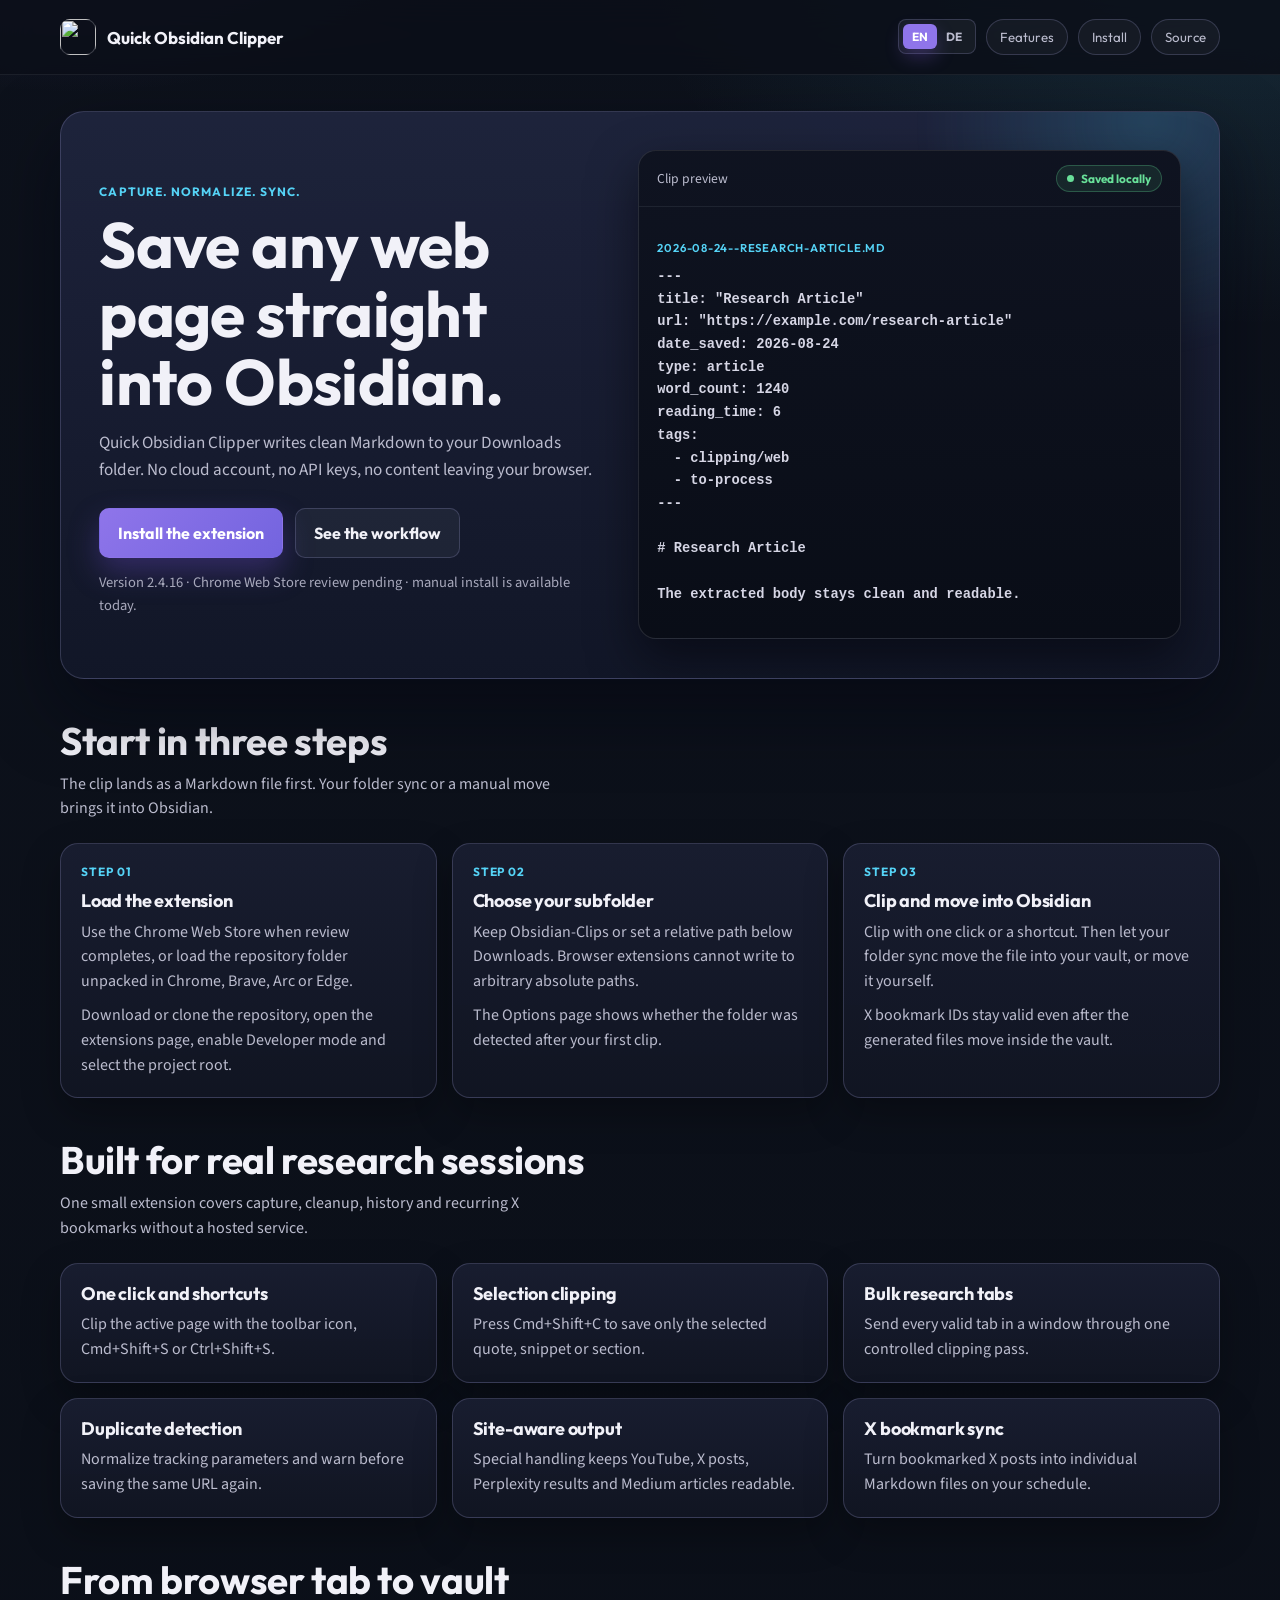
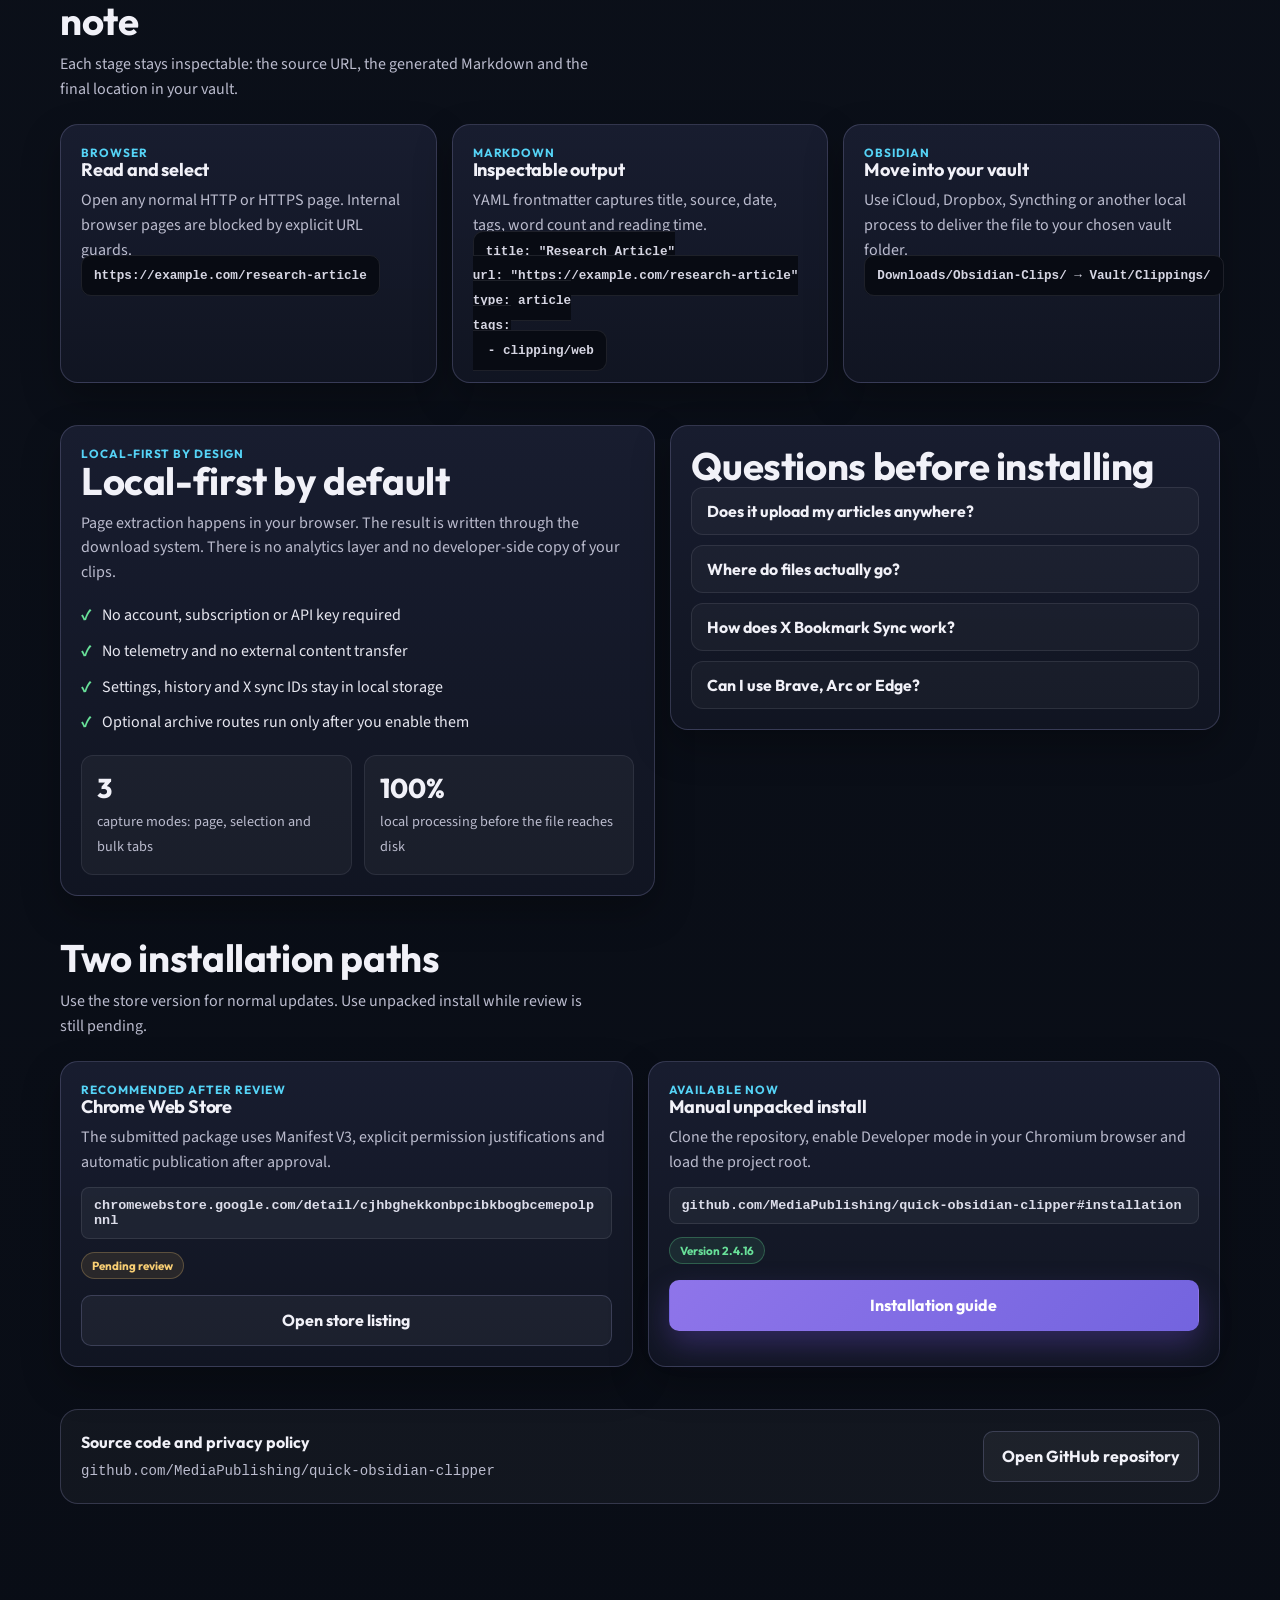
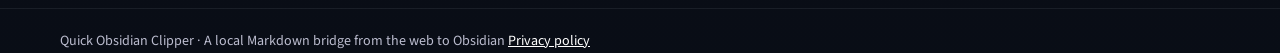
==== landing/index.html @ 9677edc7 "feat: add product landing page" ====
<!doctype html>
<html lang="en">
<head>
  <meta charset="utf-8" />
  <meta name="viewport" content="width=device-width, initial-scale=1" />
  <title>Quick Obsidian Clipper - Save web pages as clean Markdown</title>
  <meta name="description" content="Quick Obsidian Clipper turns any page into clean local Markdown with YAML frontmatter, duplicate detection, bulk clipping and optional X bookmark sync." />
  <link rel="canonical" href="https://quick-obsidian-clipper.pages.dev/" />
  <meta property="og:type" content="website" />
  <meta property="og:site_name" content="Quick Obsidian Clipper" />
  <meta property="og:title" content="Quick Obsidian Clipper" />
  <meta property="og:description" content="Save web pages as clean local Markdown for Obsidian without an account or cloud service." />
  <meta property="og:url" content="https://quick-obsidian-clipper.pages.dev/" />
  <meta property="og:image" content="https://quick-obsidian-clipper.pages.dev/assets/options-dashboard.png" />
  <meta name="twitter:card" content="summary_large_image" />
  <link rel="icon" href="/favicon.svg" type="image/svg+xml" />

  <link rel="preconnect" href="https://fonts.googleapis.com" />
  <link rel="preconnect" href="https://fonts.gstatic.com" crossorigin />
  <link href="https://fonts.googleapis.com/css2?family=Outfit:wght@400;500;600;700;800&family=Source+Sans+3:wght@400;600;700&display=swap" rel="stylesheet" />

  <style>
    :root {
      color-scheme: dark;
      --bg: oklch(18% 0.022 265);
      --surface: oklch(23% 0.032 270);
      --surface-strong: oklch(27% 0.042 274);
      --stroke: oklch(72% 0.08 285 / .24);
      --text: oklch(96% 0.009 290);
      --muted: oklch(80% 0.025 285);
      --accent: oklch(64% 0.17 291);
      --accent-2: oklch(81% 0.12 220);
      --ok: oklch(82% 0.15 155);
      --radius-xl: 24px;
      --radius-lg: 18px;
      --shadow: 0 30px 70px oklch(12% 0.03 270 / .55);
    }

    * { box-sizing: border-box; }

    html {
      scroll-behavior: smooth;
      scroll-padding-top: 100px;
    }

    body {
      margin: 0;
      min-height: 100vh;
      font-family: "Source Sans 3", system-ui, sans-serif;
      line-height: 1.55;
      color: var(--text);
      background:
        radial-gradient(760px 520px at 6% -8%, oklch(58% .17 292 / .32), transparent 68%),
        radial-gradient(900px 560px at 98% -2%, oklch(76% .11 220 / .16), transparent 70%),
        linear-gradient(180deg, var(--bg), oklch(16% 0.02 265));
    }

    a { color: inherit; }

    img, svg { max-width: 100%; }

    .wrap {
      width: min(1160px, calc(100% - 40px));
      margin-inline: auto;
    }

    header {
      position: sticky;
      top: 0;
      z-index: 20;
      border-bottom: 1px solid oklch(90% .02 280 / .08);
      background: oklch(17% .022 267 / .84);
      backdrop-filter: blur(16px);
    }

    .nav,
    footer {
      display: flex;
      align-items: center;
      justify-content: space-between;
      gap: 16px;
    }

    .nav { min-height: 74px; }

    .brand {
      display: inline-flex;
      align-items: center;
      gap: 11px;
      text-decoration: none;
      font: 700 1.06rem "Outfit", system-ui, sans-serif;
    }

    .brand img {
      width: 36px;
      height: 36px;
      border-radius: 10px;
      box-shadow: inset 0 0 0 1px oklch(95% .01 280 / .22);
    }

    .nav-actions {
      display: inline-flex;
      align-items: center;
      justify-content: flex-end;
      gap: 10px;
      flex-wrap: wrap;
    }

    .language-switch {
      display: inline-flex;
      padding: 4px;
      border: 1px solid var(--stroke);
      border-radius: 8px;
      background: oklch(95% .01 280 / .05);
    }

    .language-switch button {
      border: 0;
      border-radius: 6px;
      padding: 5px 9px;
      color: var(--muted);
      background: transparent;
      font: 700 .74rem "Outfit", system-ui, sans-serif;
      cursor: pointer;
    }

    .language-switch button[aria-pressed="true"] {
      color: white;
      background: var(--accent);
      box-shadow: 0 8px 18px oklch(56% .19 293 / .3);
    }

    .pill,
    .btn {
      display: inline-flex;
      align-items: center;
      justify-content: center;
      text-decoration: none;
      font-family: "Outfit", system-ui, sans-serif;
      transition: transform .18s cubic-bezier(.2,.7,.3,1), border-color .18s ease, box-shadow .18s ease;
    }

    .pill {
      min-height: 34px;
      border: 1px solid var(--stroke);
      border-radius: 999px;
      padding: 7px 13px;
      color: var(--muted);
      background: oklch(95% .01 280 / .04);
      font-size: .83rem;
    }

    .pill:hover,
    .btn:hover {
      transform: translateY(-1px);
      border-color: oklch(92% .02 280 / .38);
    }

    main { padding: 36px 0 78px; }

    section + section,
    .section { margin-top: 42px; }

    .hero {
      position: relative;
      overflow: hidden;
      border: 1px solid var(--stroke);
      border-radius: var(--radius-xl);
      background: linear-gradient(180deg, oklch(27% .048 274 / .94), oklch(21% .034 270 / .96));
      box-shadow: var(--shadow);
      padding: clamp(24px, 3vw, 44px);
    }

    .hero::after {
      content: "";
      position: absolute;
      top: -230px;
      right: -170px;
      width: 480px;
      height: 480px;
      border-radius: 50%;
      background: radial-gradient(circle, oklch(76% .12 220 / .2), transparent 68%);
      filter: blur(8px);
      pointer-events: none;
    }

    .hero-grid {
      position: relative;
      z-index: 1;
      display: grid;
      grid-template-columns: .96fr 1.04fr;
      align-items: center;
      gap: clamp(24px, 3vw, 40px);
    }

    h1,
    h2,
    h3 {
      margin: 0;
      color: var(--text);
      font-family: "Outfit", system-ui, sans-serif;
      letter-spacing: -.01em;
      line-height: 1.07;
    }

    h1 {
      max-width: 13ch;
      margin-block: 12px 14px;
      font-size: clamp(2.35rem, 5.2vw, 4rem);
    }

    h2 { font-size: clamp(1.65rem, 3vw, 2.45rem); }

    h3 { font-size: 1.13rem; }

    .eyebrow {
      color: var(--accent-2);
      font: 700 .75rem "Outfit", system-ui, sans-serif;
      letter-spacing: .09em;
      text-transform: uppercase;
    }

    .sub {
      max-width: 57ch;
      margin: 0;
      color: var(--muted);
      font-size: 1.07rem;
    }

    .cta {
      display: flex;
      flex-wrap: wrap;
      gap: 12px;
      margin-top: 24px;
    }

    .btn {
      border-radius: 10px;
      border: 1px solid transparent;
      padding: 12px 18px;
      font-weight: 700;
      cursor: pointer;
    }

    .btn-primary {
      color: white;
      background: linear-gradient(135deg, var(--accent), oklch(58% .18 285));
      box-shadow: 0 14px 30px oklch(52% .19 290 / .34);
    }

    .btn-secondary {
      color: var(--text);
      border-color: var(--stroke);
      background: oklch(95% .01 280 / .05);
    }

    .microcopy {
      margin: 14px 0 0;
      color: oklch(74% .028 284);
      font-size: .91rem;
    }

    .hero-surface {
      border: 1px solid oklch(92% .015 280 / .12);
      border-radius: var(--radius-lg);
      background: linear-gradient(180deg, oklch(19% .028 270), oklch(16% .022 268));
      box-shadow: 0 20px 48px oklch(8% .02 270 / .5);
      overflow: hidden;
    }

    .surface-topline {
      display: flex;
      justify-content: space-between;
      align-items: center;
      gap: 10px;
      padding: 14px 18px;
      color: var(--muted);
      font-size: .85rem;
      border-bottom: 1px solid oklch(90% .02 280 / .08);
    }

    .status-chip {
      display: inline-flex;
      align-items: center;
      gap: 7px;
      border: 1px solid oklch(80% .15 155 / .28);
      border-radius: 999px;
      padding: 5px 10px;
      color: var(--ok);
      background: oklch(80% .15 155 / .1);
      font: 700 .74rem "Outfit", system-ui, sans-serif;
    }

    .status-chip::before {
      content: "";
      width: 7px;
      height: 7px;
      border-radius: 50%;
      background: currentColor;
    }

    .markdown-preview {
      padding: 18px;
      font: 600 .86rem ui-monospace, SFMono-Regular, Menlo, monospace;
      line-height: 1.65;
      color: oklch(88% .02 285);
      overflow-x: auto;
    }

    .markdown-preview span {
      display: block;
      margin-bottom: 8px;
      color: var(--accent-2);
      font-family: "Outfit", system-ui, sans-serif;
      letter-spacing: .07em;
      text-transform: uppercase;
      font-size: .71rem;
    }

    code {
      white-space: pre;
      word-break: break-word;
    }

    .section-head {
      display: grid;
      gap: 10px;
      max-width: 66ch;
      margin-bottom: 22px;
    }

    .section-head p {
      margin: 0;
      color: var(--muted);
      font-size: 1rem;
    }

    .card-grid,
    .steps,
    .workflow,
    .split,
    .install-grid {
      display: grid;
      gap: 15px;
    }

    .card-grid,
    .workflow { grid-template-columns: repeat(3, minmax(0, 1fr)); }

    .steps { grid-template-columns: repeat(3, minmax(0, 1fr)); }

    .split { grid-template-columns: 1.04fr .96fr; align-items: start; }

    .install-grid { grid-template-columns: repeat(2, minmax(0, 1fr)); }

    .card,
    .step,
    .privacy-card,
    .faq-card,
    .install-card {
      min-width: 0;
      border: 1px solid var(--stroke);
      border-radius: var(--radius-lg);
      background: linear-gradient(180deg, oklch(24% .036 272 / .95), oklch(20% .028 270 / .97));
      box-shadow: 0 16px 38px oklch(8% .02 270 / .28);
      padding: 20px;
    }

    .card p,
    .step p,
    .privacy-card > p,
    .faq-card p,
    .install-card p {
      margin: 9px 0 0;
      color: var(--muted);
    }

    .num {
      color: var(--accent-2);
      font: 700 .74rem "Outfit", system-ui, sans-serif;
      letter-spacing: .08em;
      text-transform: uppercase;
      margin-bottom: 12px;
    }

    .kicker {
      color: var(--accent-2);
      font: 700 .74rem "Outfit", system-ui, sans-serif;
      letter-spacing: .08em;
      text-transform: uppercase;
    }

    .check {
      list-style: none;
      margin: 18px 0 0;
      padding: 0;
      display: grid;
      gap: 11px;
      color: oklch(93% .012 285);
    }

    .check li {
      display: flex;
      gap: 11px;
      align-items: flex-start;
    }

    .check li::before {
      content: "✓";
      color: var(--ok);
      font-weight: 800;
    }

    .stats {
      display: grid;
      grid-template-columns: repeat(2, minmax(0, 1fr));
      gap: 12px;
      margin-top: 20px;
    }

    .stat {
      border: 1px solid oklch(90% .02 280 / .09);
      border-radius: 12px;
      padding: 15px;
      background: oklch(95% .01 280 / .04);
    }

    .stat strong {
      display: block;
      margin-bottom: 4px;
      font: 750 1.7rem "Outfit", system-ui, sans-serif;
    }

    .stat span {
      color: var(--muted);
      font-size: .89rem;
    }

    .code-panel {
      margin-top: 14px;
      padding: 12px;
      overflow-x: auto;
      border: 1px solid oklch(90% .02 280 / .1);
      border-radius: 10px;
      background: oklch(15% .018 267);
      color: oklch(88% .018 285);
      font: 600 .79rem ui-monospace, SFMono-Regular, Menlo, monospace;
      line-height: 1.6;
    }

    .download-url {
      display: block;
      margin-top: 13px;
      padding: 10px 12px;
      border: 1px solid oklch(90% .02 280 / .1);
      border-radius: 8px;
      background: oklch(95% .01 280 / .05);
      color: oklch(90% .018 285);
      font: 650 .84rem ui-monospace, SFMono-Regular, Menlo, monospace;
      word-break: break-all;
    }

    .status-note {
      display: inline-flex;
      margin-top: 13px;
      padding: 5px 10px;
      border: 1px solid oklch(80% .1 80 / .28);
      border-radius: 999px;
      color: oklch(87% .12 85);
      background: oklch(80% .13 85 / .1);
      font: 700 .73rem "Outfit", system-ui, sans-serif;
    }

    .status-note.ok {
      border-color: oklch(80% .15 155 / .3);
      color: var(--ok);
      background: oklch(80% .15 155 / .1);
    }

    .install-card .btn {
      width: 100%;
      margin-top: 16px;
    }

    .install-list {
      margin: 14px 0 0;
      padding-left: 19px;
      color: var(--muted);
    }

    .install-list li + li { margin-top: 8px; }

    .faq details {
      border: 1px solid oklch(90% .02 280 / .1);
      border-radius: 12px;
      background: oklch(95% .01 280 / .03);
      padding: 13px 15px;
    }

    .faq details + details { margin-top: 10px; }

    summary {
      cursor: pointer;
      font: 700 .99rem "Outfit", system-ui, sans-serif;
      list-style: none;
    }

    summary::-webkit-details-marker { display: none; }

    details p { margin-top: 9px; }

    .repo-box {
      display: flex;
      justify-content: space-between;
      align-items: center;
      flex-wrap: wrap;
      gap: 16px;
      margin-top: 42px;
      border: 1px solid var(--stroke);
      border-radius: var(--radius-lg);
      background: oklch(95% .01 280 / .04);
      padding: 20px;
    }

    .repo-box strong { font-family: "Outfit", system-ui, sans-serif; }

    .repo-box code {
      display: block;
      margin-top: 5px;
      color: var(--muted);
      font-size: .88rem;
      white-space: normal;
      word-break: break-all;
    }

    footer {
      margin-top: 26px;
      padding-top: 22px;
      border-top: 1px solid oklch(90% .02 280 / .08);
      color: var(--muted);
      font-size: .88rem;
    }

    footer a { color: white; }

    :is(a, button, summary):focus-visible {
      outline: 2px solid var(--accent-2);
      outline-offset: 3px;
      border-radius: 6px;
    }

    @media (max-width: 960px) {
      .hero-grid,
      .split,
      .card-grid,
      .steps,
      .workflow,
      .install-grid {
        grid-template-columns: 1fr;
      }

      .wrap { width: min(680px, calc(100% - 30px)); }
    }

    @media (max-width: 620px) {
      .nav {
        height: auto;
        flex-direction: column;
        align-items: stretch;
        padding-block: 14px;
      }

      .nav-actions { justify-content: center; }

      .btn,
      .repo-box .btn { width: 100%; }

      .stats { grid-template-columns: 1fr; }

      .repo-box { align-items: stretch; }
    }

    @media (prefers-reduced-motion: reduce) {
      html { scroll-behavior: auto; }

      * { transition-duration: .01ms !important; }
    }
  </style>
</head>
<body>
  <header>
    <div class="wrap nav">
      <a class="brand" href="/">
        <img src="/assets/icon-128.png" alt="" width="36" height="36" />
        <span>Quick Obsidian Clipper</span>
      </a>
      <nav class="nav-actions" aria-label="Main navigation">
        <div class="language-switch">
          <button type="button" data-lang-choice="en" aria-pressed="true">EN</button>
          <button type="button" data-lang-choice="de" aria-pressed="false">DE</button>
        </div>
        <a class="pill" href="#features" data-i18n="nav.features">Features</a>
        <a class="pill" href="#install" data-i18n="nav.install">Install</a>
        <a class="pill" href="#source" data-i18n="nav.source">Source</a>
      </nav>
    </div>
  </header>

  <main class="wrap">
    <section class="hero" aria-labelledby="hero-title">
      <div class="hero-grid">
        <article>
          <p class="eyebrow" data-i18n="hero.eyebrow">Capture. Normalize. Sync.</p>
          <h1 id="hero-title" data-i18n="hero.title">Save any web page straight into Obsidian.</h1>
          <p class="sub" data-i18n="hero.sub">Quick Obsidian Clipper writes clean Markdown to your Downloads folder. No cloud account, no API keys, no content leaving your browser.</p>
          <div class="cta">
            <a class="btn btn-primary" href="https://github.com/MediaPublishing/quick-obsidian-clipper#installation" data-i18n="hero.ctaPrimary">Install the extension</a>
            <a class="btn btn-secondary" href="#workflow" data-i18n="hero.ctaSecondary">See the workflow</a>
          </div>
          <p class="microcopy" data-i18n="hero.microcopy">Version 2.4.16 · Chrome Web Store review pending · manual install is available today.</p>
        </article>

        <aside class="hero-surface" aria-label="Markdown output preview">
          <div class="surface-topline">
            <span data-i18n="surface.label">Clip preview</span>
            <span class="status-chip" data-i18n="surface.status">Saved locally</span>
          </div>
          <pre class="markdown-preview"><span data-i18n="surface.file">2026-08-24--research-article.md</span><code data-i18n="sampleCode">---
title: "Research Article"
url: "https://example.com/research-article"
date_saved: 2026-08-24
type: article
word_count: 1240
reading_time: 6
tags:
  - clipping/web
  - to-process
---

# Research Article

The extracted body stays clean and readable.
</code></pre>
        </aside>
      </div>
    </section>

    <section id="steps" class="section" aria-labelledby="steps-title">
      <div class="section-head">
        <h2 id="steps-title" data-i18n="steps.title">Start in three steps</h2>
        <p data-i18n="steps.sub">The clip lands as a Markdown file first. Your folder sync or a manual move brings it into Obsidian.</p>
      </div>
      <div class="steps">
        <article class="step">
          <div class="num" data-i18n="steps.one.num">Step 01</div>
          <h3 data-i18n="steps.one.title">Load the extension</h3>
          <p data-i18n="steps.one.body">Use the Chrome Web Store when review completes, or load the repository folder unpacked in Chrome, Brave, Arc or Edge.</p>
          <p data-i18n="steps.one.detail">Download or clone the repository, open the extensions page, enable Developer mode and select the project root.</p>
        </article>
        <article class="step">
          <div class="num" data-i18n="steps.two.num">Step 02</div>
          <h3 data-i18n="steps.two.title">Choose your subfolder</h3>
          <p data-i18n="steps.two.body">Keep Obsidian-Clips or set a relative path below Downloads. Browser extensions cannot write to arbitrary absolute paths.</p>
          <p data-i18n="steps.two.detail">The Options page shows whether the folder was detected after your first clip.</p>
        </article>
        <article class="step">
          <div class="num" data-i18n="steps.three.num">Step 03</div>
          <h3 data-i18n="steps.three.title">Clip and move into Obsidian</h3>
          <p data-i18n="steps.three.body">Clip with one click or a shortcut. Then let your folder sync move the file into your vault, or move it yourself.</p>
          <p data-i18n="steps.three.detail">X bookmark IDs stay valid even after the generated files move inside the vault.</p>
        </article>
      </div>
    </section>

    <section id="features" aria-labelledby="features-title">
      <div class="section-head">
        <h2 id="features-title" data-i18n="features.title">Built for real research sessions</h2>
        <p data-i18n="features.sub">One small extension covers capture, cleanup, history and recurring X bookmarks without a hosted service.</p>
      </div>
      <div class="card-grid">
        <article class="card">
          <h3 data-static="featureCards.0.title">One click and shortcuts</h3>
          <p data-static="featureCards.0.body">Clip the active page with the toolbar icon, Cmd+Shift+S or Ctrl+Shift+S.</p>
        </article>
        <article class="card">
          <h3 data-static="featureCards.1.title">Selection clipping</h3>
          <p data-static="featureCards.1.body">Press Cmd+Shift+C to save only the selected quote, snippet or section.</p>
        </article>
        <article class="card">
          <h3 data-static="featureCards.2.title">Bulk research tabs</h3>
          <p data-static="featureCards.2.body">Send every valid tab in a window through one controlled clipping pass.</p>
        </article>
        <article class="card">
          <h3 data-static="featureCards.3.title">Duplicate detection</h3>
          <p data-static="featureCards.3.body">Normalize tracking parameters and warn before saving the same URL again.</p>
        </article>
        <article class="card">
          <h3 data-static="featureCards.4.title">Site-aware output</h3>
          <p data-static="featureCards.4.body">Special handling keeps YouTube, X posts, Perplexity results and Medium articles readable.</p>
        </article>
        <article class="card">
          <h3 data-static="featureCards.5.title">X bookmark sync</h3>
          <p data-static="featureCards.5.body">Turn bookmarked X posts into individual Markdown files on your schedule.</p>
        </article>
      </div>
    </section>

    <section id="workflow" aria-labelledby="workflow-title">
      <div class="section-head">
        <h2 id="workflow-title" data-i18n="workflow.title">From browser tab to vault note</h2>
        <p data-i18n="workflow.sub">Each stage stays inspectable: the source URL, the generated Markdown and the final location in your vault.</p>
      </div>
      <div class="workflow">
        <article class="card">
          <div class="kicker" data-static="workflowCards.0.label">Browser</div>
          <h3 data-static="workflowCards.0.title">Read and select</h3>
          <p data-static="workflowCards.0.body">Open any normal HTTP or HTTPS page. Internal browser pages are blocked by explicit URL guards.</p>
          <code class="code-panel" data-static="workflowCards.0.code">https://example.com/research-article</code>
        </article>
        <article class="card">
          <div class="kicker" data-static="workflowCards.1.label">Markdown</div>
          <h3 data-static="workflowCards.1.title">Inspectable output</h3>
          <p data-static="workflowCards.1.body">YAML frontmatter captures title, source, date, tags, word count and reading time.</p>
          <code class="code-panel" data-static="workflowCards.1.code">title: &quot;Research Article&quot;
url: &quot;https://example.com/research-article&quot;
type: article
tags:
  - clipping/web</code>
        </article>
        <article class="card">
          <div class="kicker" data-static="workflowCards.2.label">Obsidian</div>
          <h3 data-static="workflowCards.2.title">Move into your vault</h3>
          <p data-static="workflowCards.2.body">Use iCloud, Dropbox, Syncthing or another local process to deliver the file to your chosen vault folder.</p>
          <code class="code-panel" data-static="workflowCards.2.code">Downloads/Obsidian-Clips/ → Vault/Clippings/</code>
        </article>
      </div>
    </section>

    <section class="section split" aria-labelledby="privacy-title">
      <article class="privacy-card">
        <div class="kicker" data-i18n="privacy.kicker">Local-first by design</div>
        <h2 id="privacy-title" data-i18n="privacy.title">Local-first by default</h2>
        <p data-i18n="privacy.lede">Page extraction happens in your browser. The result is written through the download system. There is no analytics layer and no developer-side copy of your clips.</p>
        <ul class="check">
          <li data-static="privacyPoints.0">No account, subscription or API key required</li>
          <li data-static="privacyPoints.1">No telemetry and no external content transfer</li>
          <li data-static="privacyPoints.2">Settings, history and X sync IDs stay in local storage</li>
          <li data-static="privacyPoints.3">Optional archive routes run only after you enable them</li>
        </ul>
        <div class="stats">
          <div class="stat">
            <strong>3</strong>
            <span data-static="stats.0.label">capture modes: page, selection and bulk tabs</span>
          </div>
          <div class="stat">
            <strong>100%</strong>
            <span data-static="stats.1.label">local processing before the file reaches disk</span>
          </div>
        </div>
      </article>
      <article class="faq-card">
        <h2 data-i18n="faq.title">Questions before installing</h2>
        <div class="faq">
          <details><summary data-static="faqs.0.q">Does it upload my articles anywhere?</summary><p data-static="faqs.0.a">No. Extraction and Markdown creation happen locally. The browser download API writes the finished file to disk.</p></details>
          <details><summary data-static="faqs.1.q">Where do files actually go?</summary><p data-static="faqs.1.a">They go below your browser's Downloads directory, by default in Obsidian-Clips. The Options page includes a one-click action to reveal that folder.</p></details>
          <details><summary data-static="faqs.2.q">How does X Bookmark Sync work?</summary><p data-static="faqs.2.a">When enabled, it checks your logged-in X bookmarks on the selected interval. Already-synced post IDs are stored locally so moved files are not synced twice.</p></details>
          <details><summary data-static="faqs.3.q">Can I use Brave, Arc or Edge?</summary><p data-static="faqs.3.a">Yes. Manual unpacked installation works in Chromium browsers that support Manifest V3 extensions.</p></details>
        </div>
      </article>
    </section>

    <section id="install" aria-labelledby="install-title">
      <div class="section-head">
        <h2 id="install-title" data-i18n="install.title">Two installation paths</h2>
        <p data-i18n="install.sub">Use the store version for normal updates. Use unpacked install while review is still pending.</p>
      </div>
      <div class="install-grid">
        <article class="install-card">
          <div class="kicker" data-static="installCards.0.kicker">Recommended after review</div>
          <h3 data-static="installCards.0.title">Chrome Web Store</h3>
          <p data-static="installCards.0.body">The submitted package uses Manifest V3, explicit permission justifications and automatic publication after approval.</p>
          <span class="download-url">chromewebstore.google.com/detail/cjhbghekkonbpcibkbogbcemepolpnnl</span>
          <span class="status-note" data-static="installCards.0.status">Pending review</span>
          <a class="btn btn-secondary" href="https://chromewebstore.google.com/detail/cjhbghekkonbpcibkbogbcemepolpnnl" target="_blank" rel="noopener noreferrer" data-static="installCards.0.cta">Open store listing</a>
        </article>
        <article class="install-card">
          <div class="kicker" data-static="installCards.1.kicker">Available now</div>
          <h3 data-static="installCards.1.title">Manual unpacked install</h3>
          <p data-static="installCards.1.body">Clone the repository, enable Developer mode in your Chromium browser and load the project root.</p>
          <span class="download-url">github.com/MediaPublishing/quick-obsidian-clipper#installation</span>
          <span class="status-note ok" data-static="installCards.1.status">Version 2.4.16</span>
          <a class="btn btn-primary" href="https://github.com/MediaPublishing/quick-obsidian-clipper#installation" target="_blank" rel="noopener noreferrer" data-static="installCards.1.cta">Installation guide</a>
        </article>
      </div>
    </section>

    <div id="source" class="repo-box">
      <div>
        <strong data-i18n="repo.title">Source code and privacy policy</strong>
        <code>github.com/MediaPublishing/quick-obsidian-clipper</code>
      </div>
      <a class="btn btn-secondary" href="https://github.com/MediaPublishing/quick-obsidian-clipper" target="_blank" rel="noopener noreferrer" data-i18n="repo.cta">Open GitHub repository</a>
    </div>
  </main>

  <footer>
    <div class="wrap footer">
      <span data-i18n="footer.tagline">Quick Obsidian Clipper · A local Markdown bridge from the web to Obsidian</span>
      <span>
        <a href="https://mediapublishing.github.io/quick-obsidian-clipper/store-listing/privacy-policy.html" target="_blank" rel="noopener noreferrer" data-i18n="footer.privacy">Privacy policy</a>
      </span>
    </div>
  </footer>

  <script src="/app.js" defer></script>
</body>
</html>
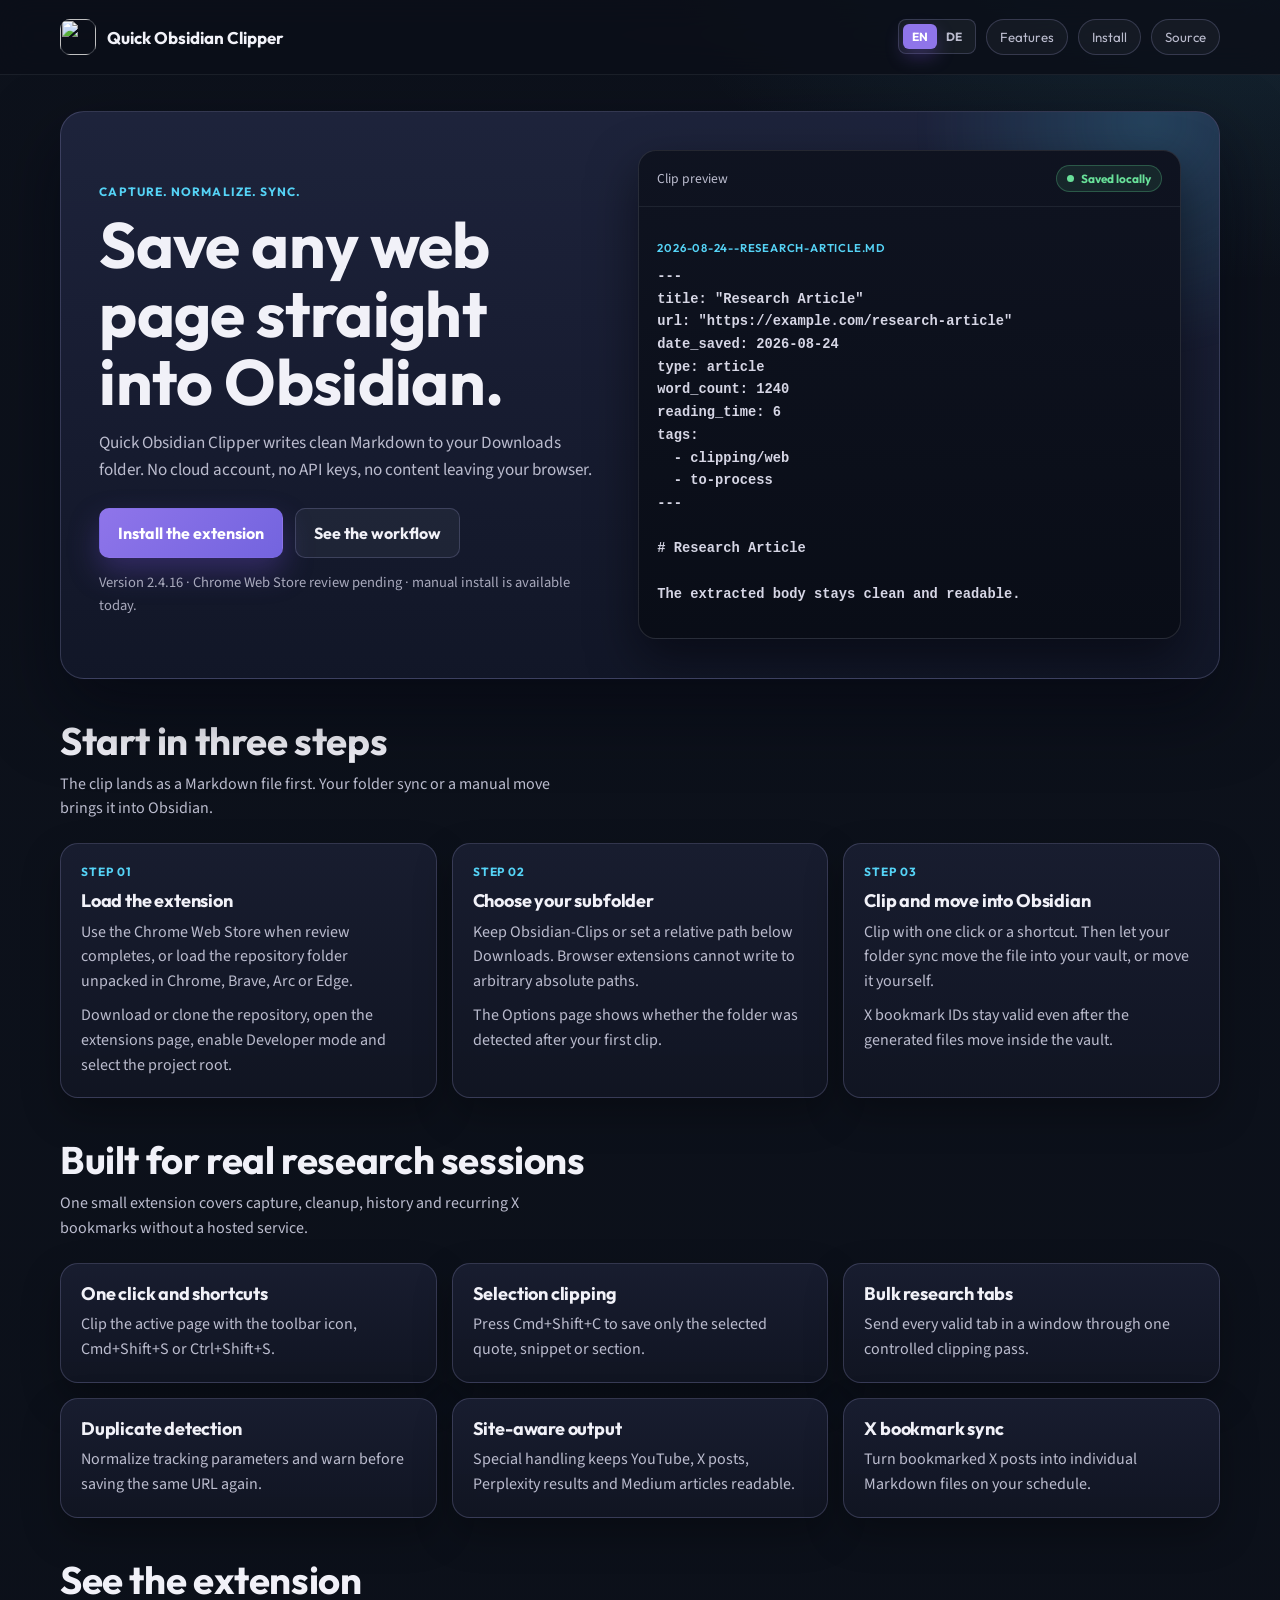
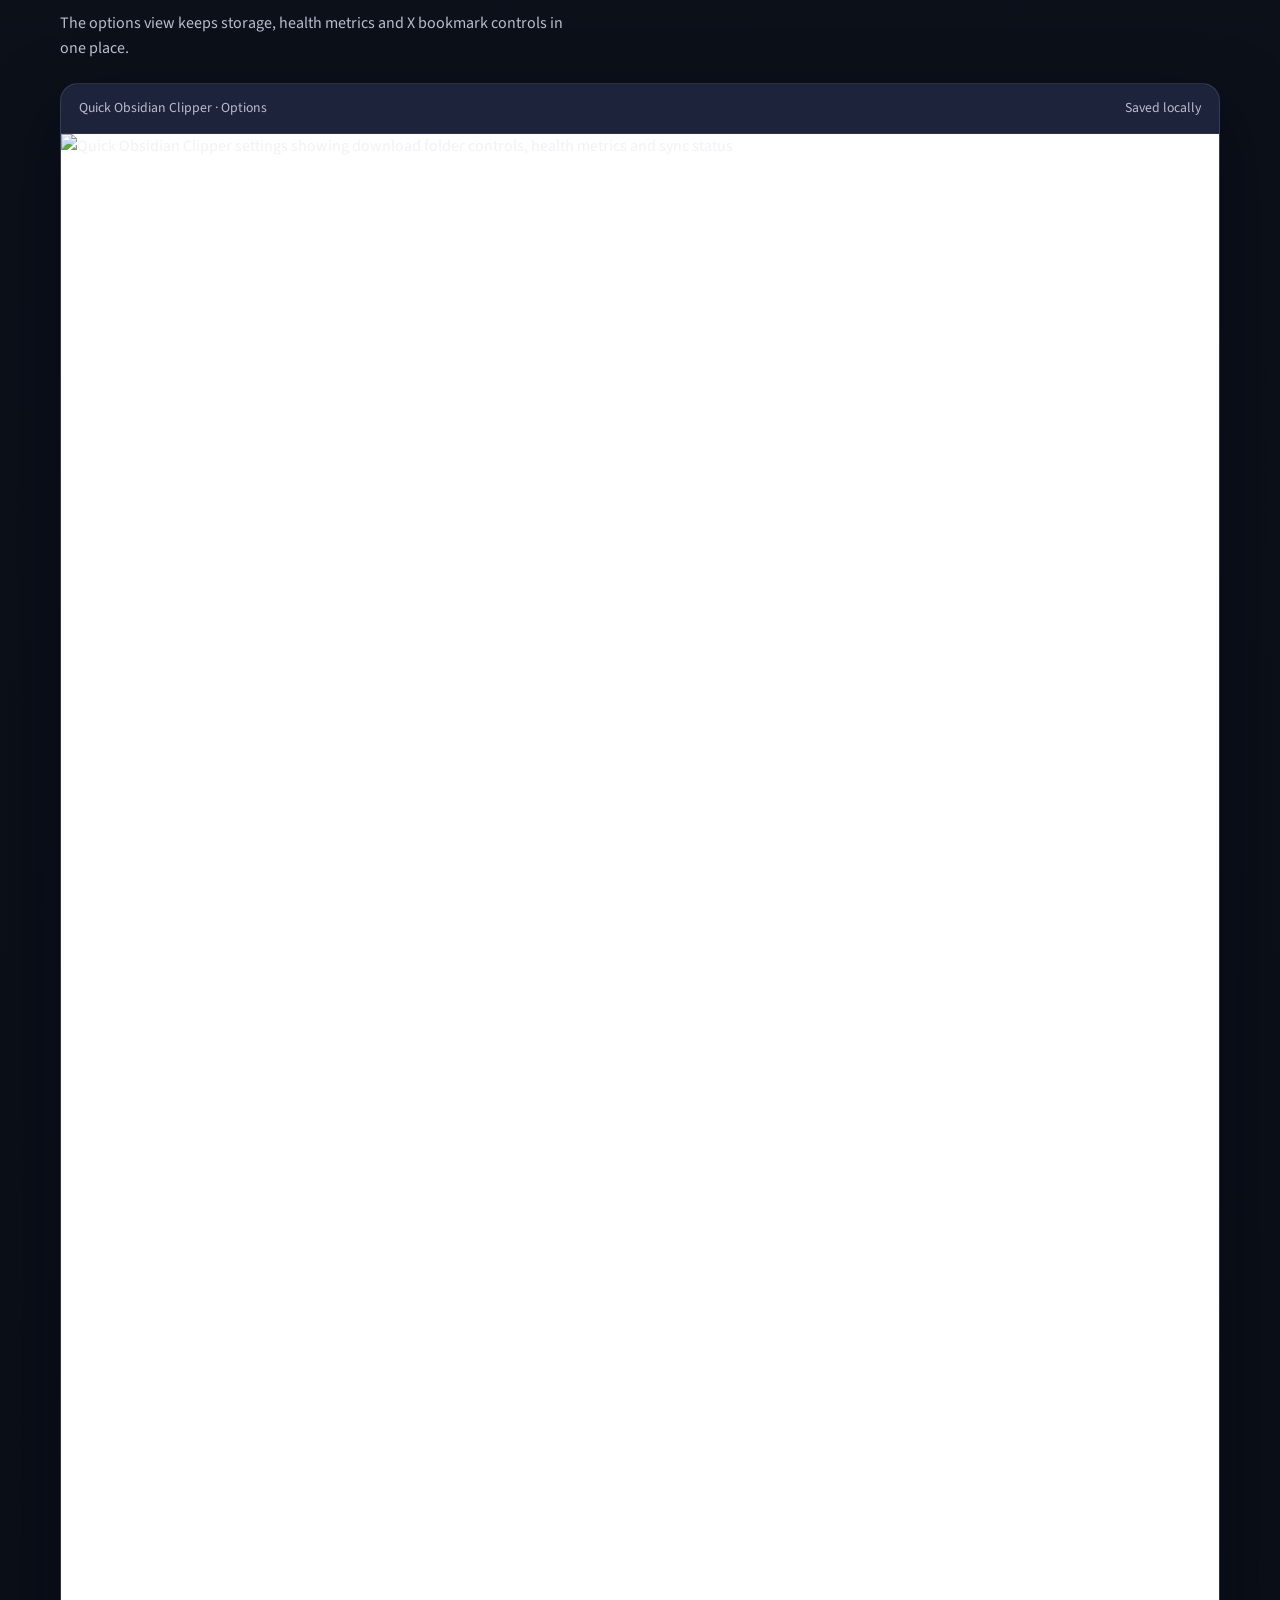
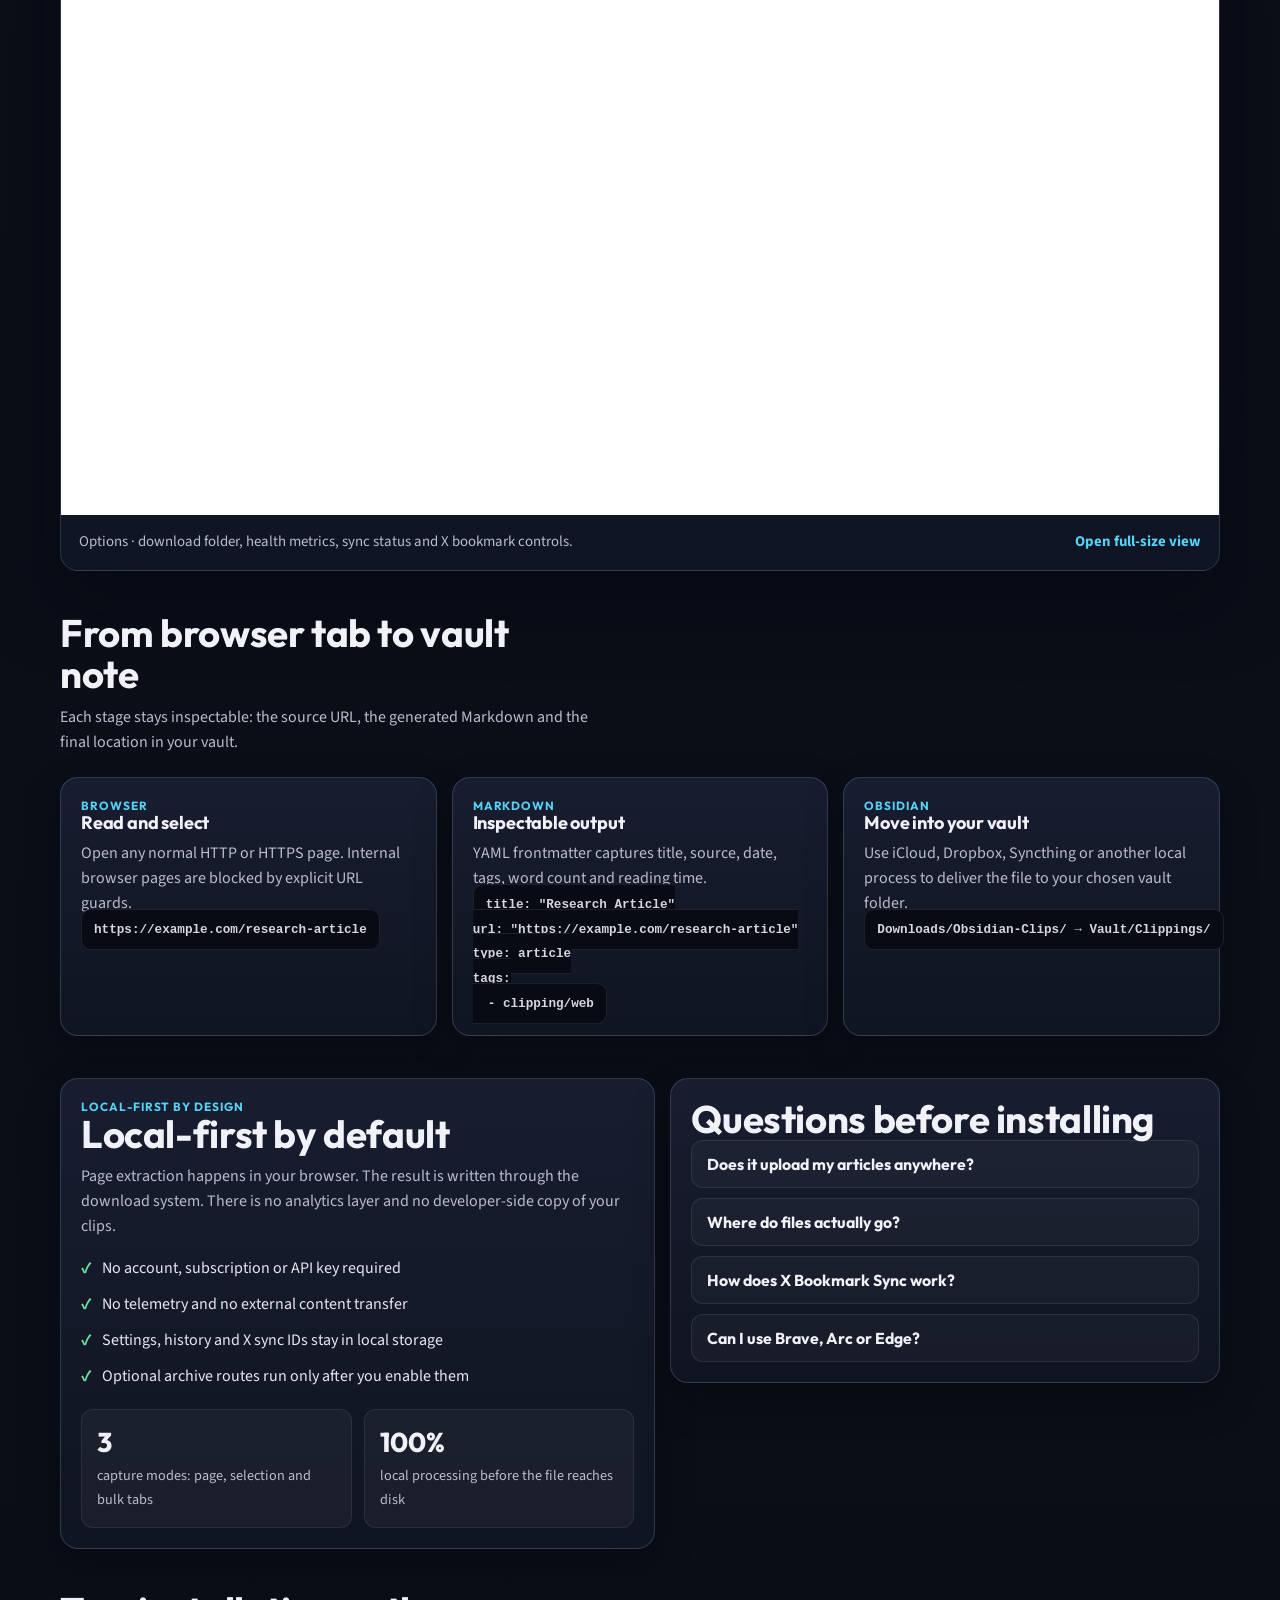
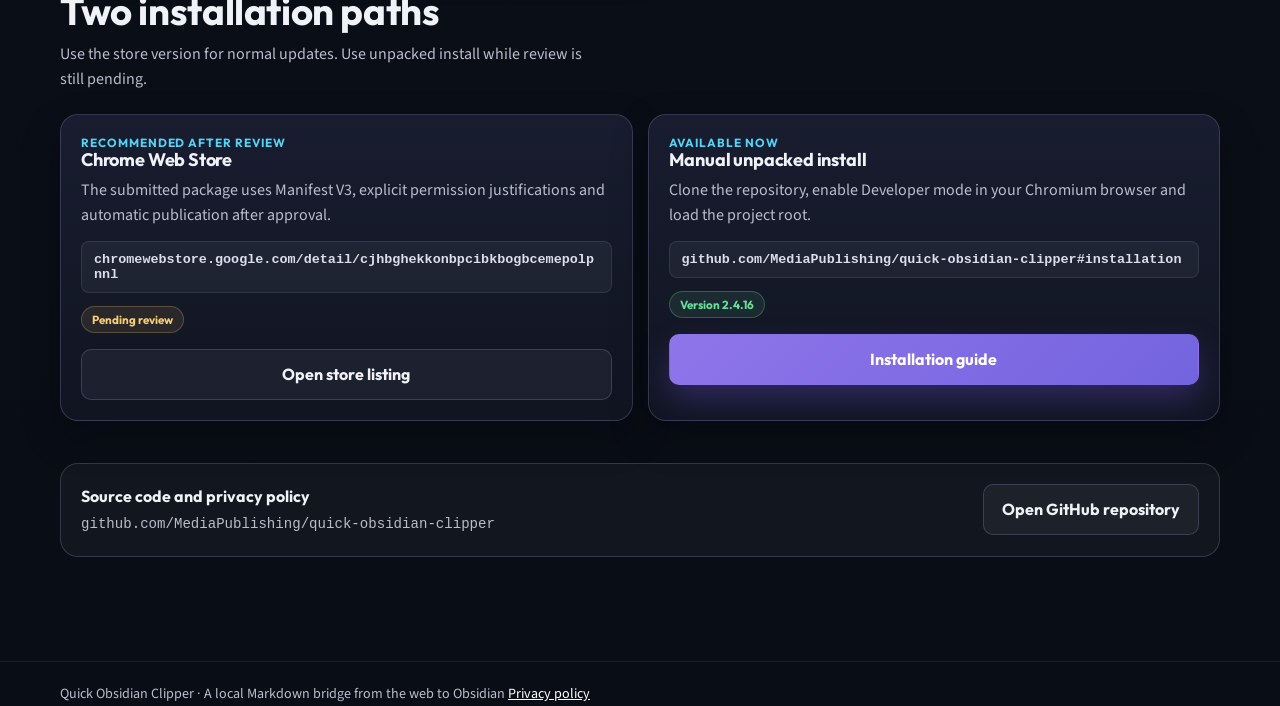
==== commit 9e30ce03: "feat: add real product screenshot and QA checks" ====
--- a/landing/index.html
+++ b/landing/index.html
@@ -334,6 +334,53 @@
       color: var(--muted);
       font-size: 1rem;
     }
+
+    .screenshot-frame {
+      margin: 0;
+      overflow: hidden;
+      border: 1px solid oklch(92% .015 280 / .13);
+      border-radius: var(--radius-lg);
+      background:
+        linear-gradient(180deg, oklch(27% .048 274 / .94), oklch(20% .032 270 / .96));
+      box-shadow: var(--shadow);
+    }
+
+    .screenshot-topline {
+      display: flex;
+      justify-content: space-between;
+      align-items: center;
+      gap: 12px;
+      padding: 14px 18px;
+      border-bottom: 1px solid oklch(90% .02 280 / .08);
+      color: var(--muted);
+      font-size: .86rem;
+    }
+
+    .screenshot-image {
+      display: block;
+      width: 100%;
+      height: auto;
+      background: white;
+    }
+
+    .screenshot-caption {
+      display: flex;
+      justify-content: space-between;
+      align-items: center;
+      gap: 14px;
+      flex-wrap: wrap;
+      padding: 15px 18px 17px;
+      color: var(--muted);
+      font-size: .93rem;
+    }
+
+    .inline-link {
+      color: var(--accent-2);
+      text-decoration: none;
+      font-weight: 700;
+    }
+
+    .inline-link:hover { text-decoration: underline; }
 
     .card-grid,
     .steps,
@@ -703,6 +750,32 @@
           <p data-static="featureCards.5.body">Turn bookmarked X posts into individual Markdown files on your schedule.</p>
         </article>
       </div>
+    </section>
+
+    <section id="screenshots" class="section" aria-labelledby="screenshots-title">
+      <div class="section-head">
+        <h2 id="screenshots-title" data-i18n="screenshots.title">See the extension</h2>
+        <p data-i18n="screenshots.sub">The options view keeps storage, health metrics and X bookmark controls in one place.</p>
+      </div>
+      <figure class="screenshot-frame">
+        <div class="screenshot-topline">
+          <span data-i18n="screenshots.product">Quick Obsidian Clipper · Options</span>
+          <span data-i18n="surface.status">Saved locally</span>
+        </div>
+        <img
+          class="screenshot-image"
+          src="/assets/options-dashboard.png"
+          alt="Quick Obsidian Clipper settings showing download folder controls, health metrics and sync status"
+          width="1425"
+          height="2438"
+          loading="lazy"
+          decoding="async"
+        >
+        <figcaption class="screenshot-caption">
+          <span data-i18n="screenshots.caption">Options · download folder, health metrics, sync status and X bookmark controls.</span>
+          <a class="inline-link" href="/assets/options-dashboard.png" target="_blank" rel="noopener noreferrer" data-i18n="screenshots.open">Open full-size view</a>
+        </figcaption>
+      </figure>
     </section>
 
     <section id="workflow" aria-labelledby="workflow-title">
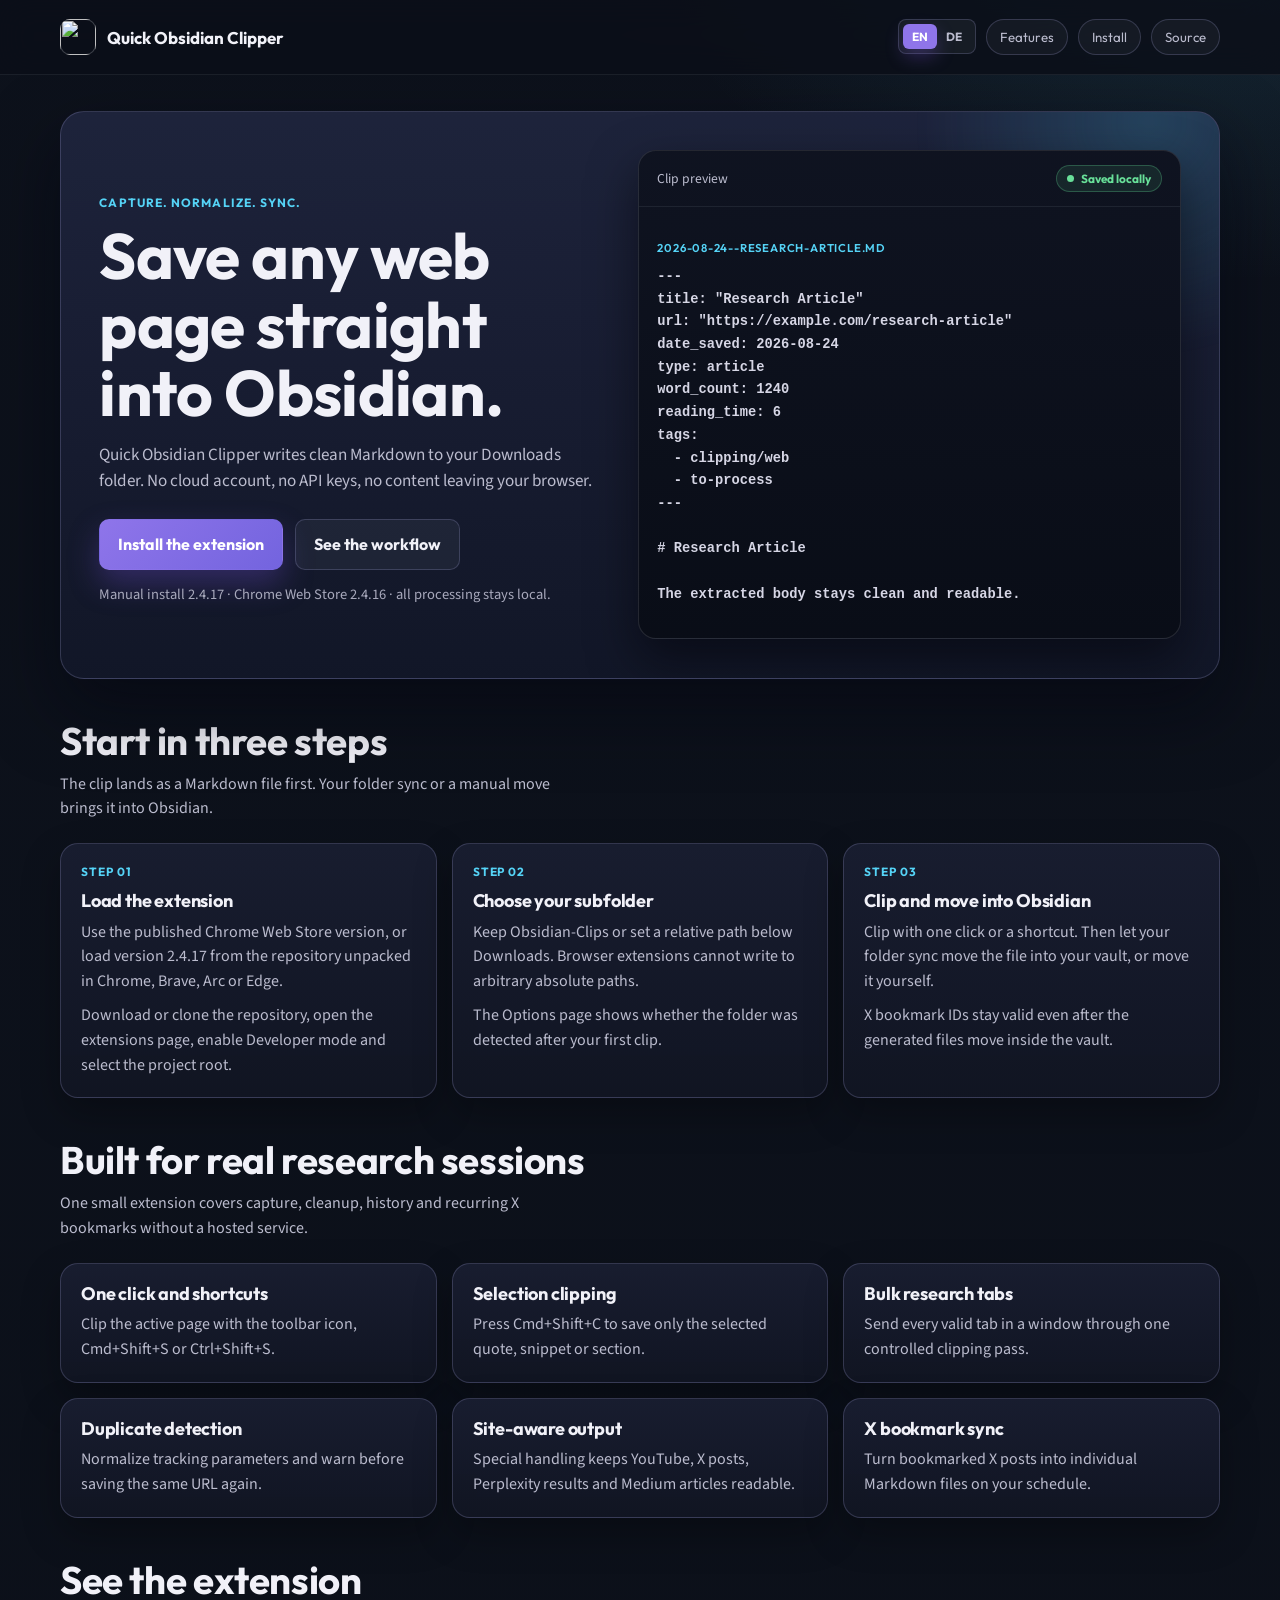
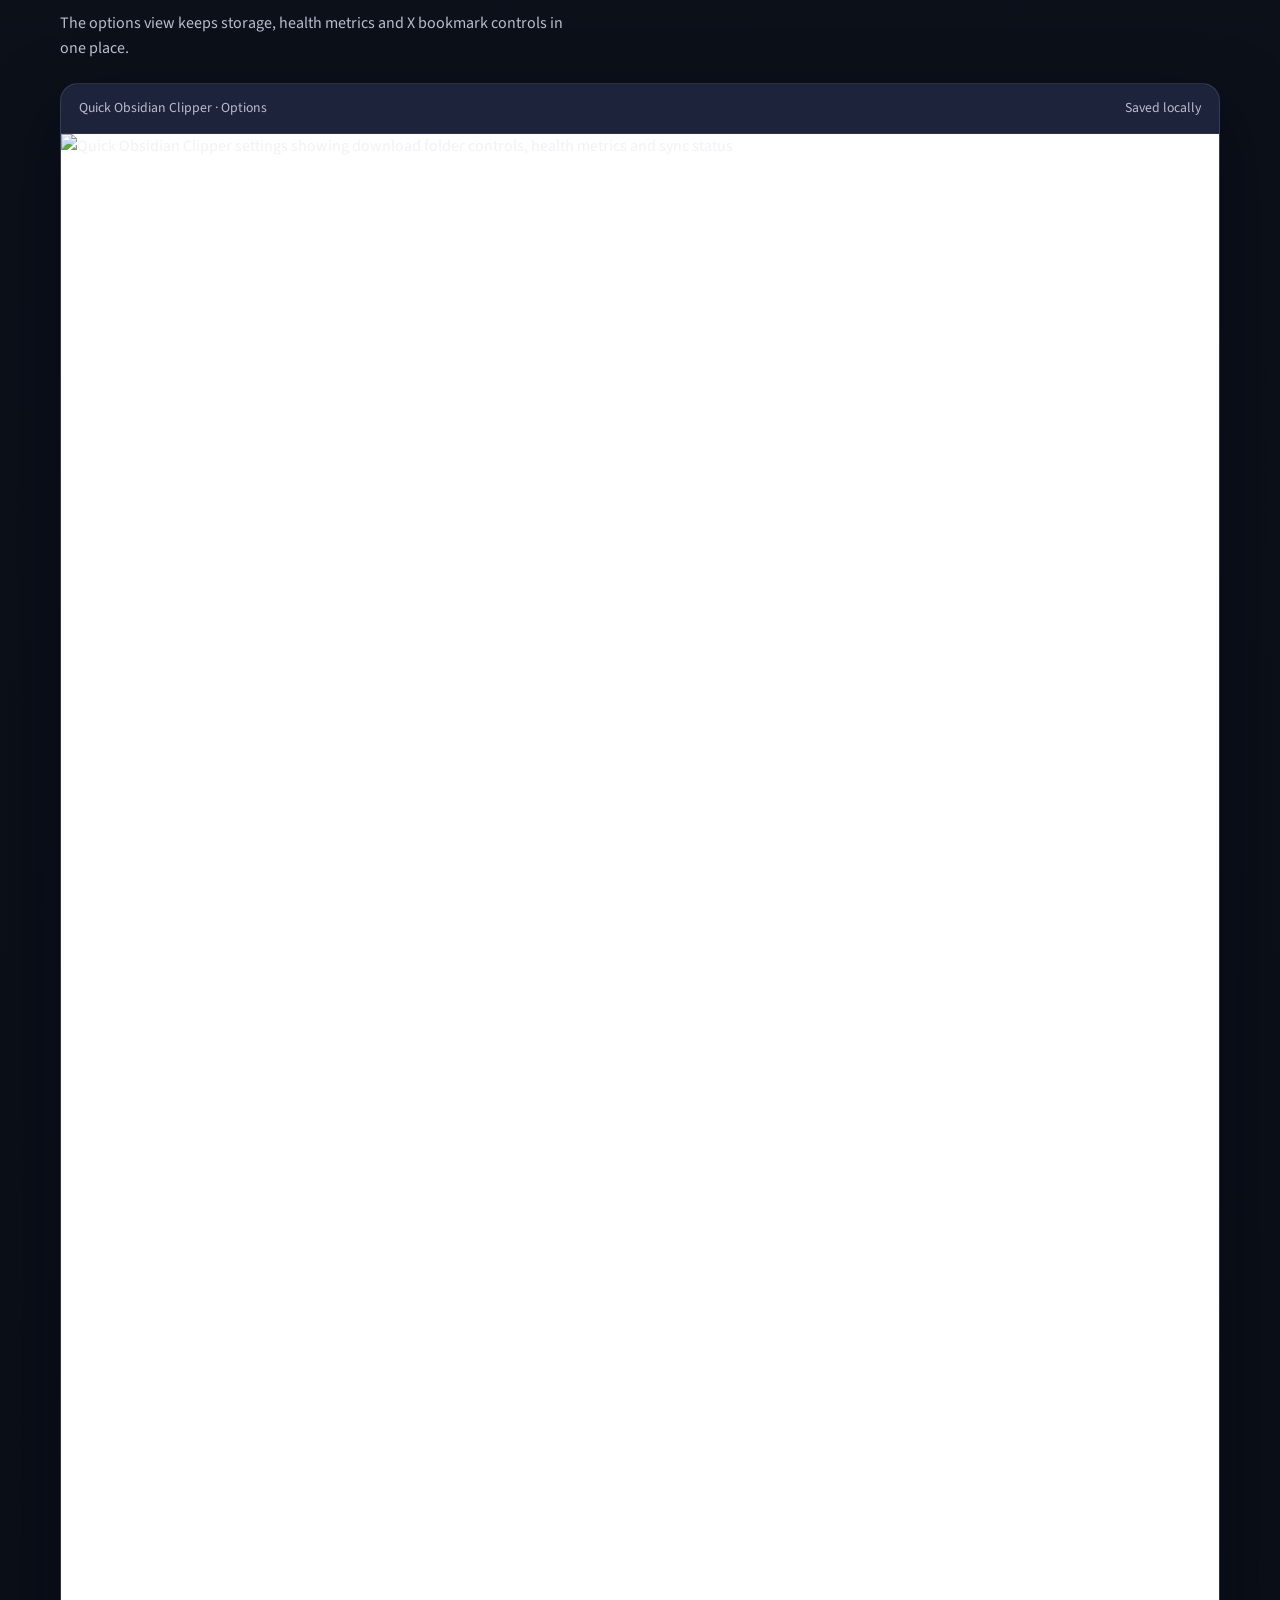
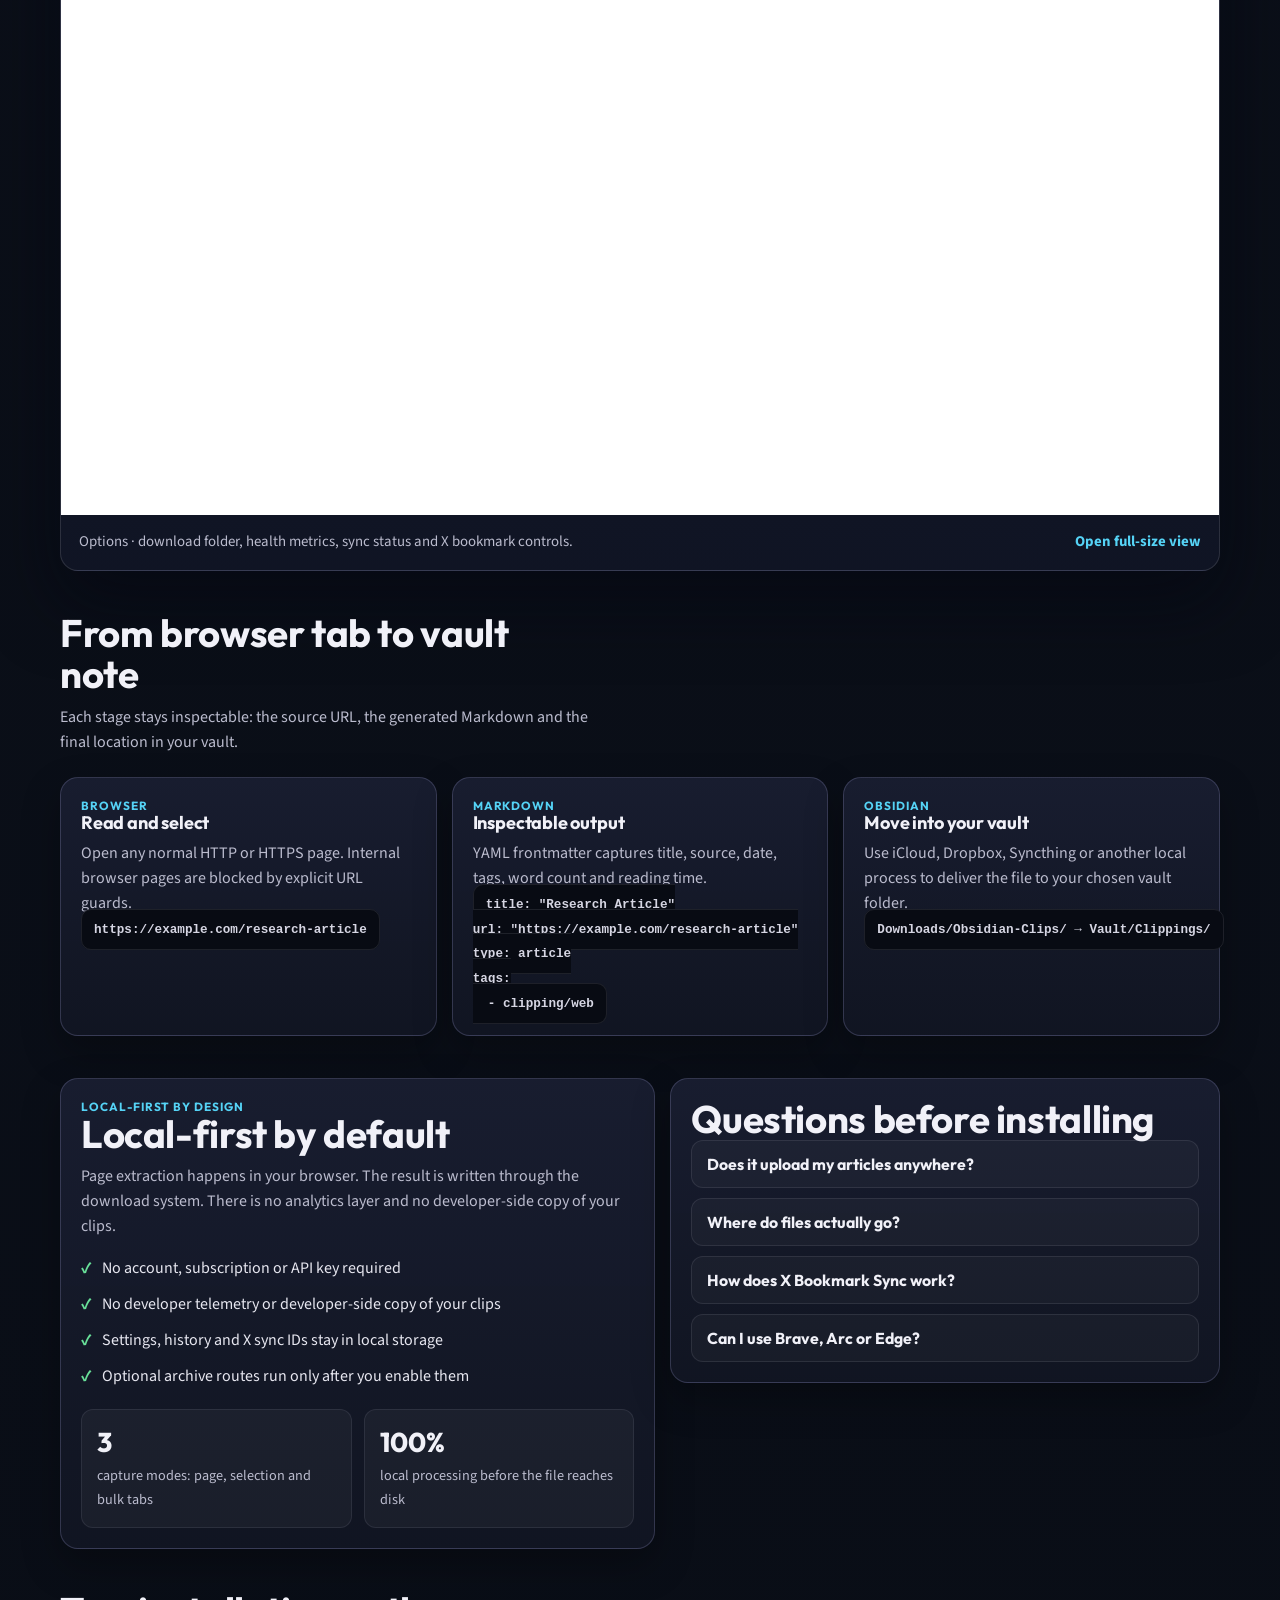
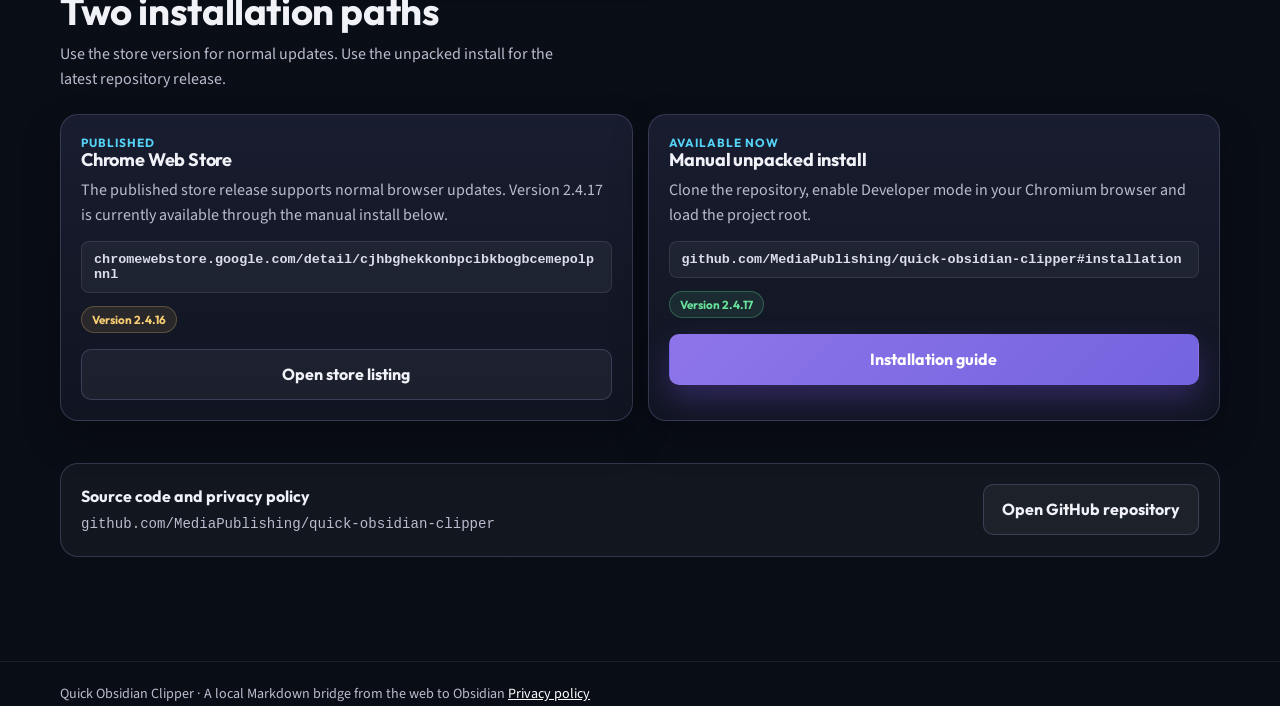
==== commit 5bd91baf: "fix: align landing page with published release state Correct language switching and version claims, " ====
--- a/landing/index.html
+++ b/landing/index.html
@@ -11,9 +11,12 @@
   <meta property="og:title" content="Quick Obsidian Clipper" />
   <meta property="og:description" content="Save web pages as clean local Markdown for Obsidian without an account or cloud service." />
   <meta property="og:url" content="https://quick-obsidian-clipper.pages.dev/" />
-  <meta property="og:image" content="https://quick-obsidian-clipper.pages.dev/assets/options-dashboard.png" />
+  <meta property="og:image" content="https://quick-obsidian-clipper.pages.dev/assets/og.jpg" />
+  <meta property="og:image:width" content="1200" />
+  <meta property="og:image:height" content="630" />
   <meta name="twitter:card" content="summary_large_image" />
   <link rel="icon" href="/favicon.svg" type="image/svg+xml" />
+  <link rel="apple-touch-icon" href="/assets/icon-128.png" />
 
   <link rel="preconnect" href="https://fonts.googleapis.com" />
   <link rel="preconnect" href="https://fonts.gstatic.com" crossorigin />
@@ -664,7 +667,7 @@
             <a class="btn btn-primary" href="https://github.com/MediaPublishing/quick-obsidian-clipper#installation" data-i18n="hero.ctaPrimary">Install the extension</a>
             <a class="btn btn-secondary" href="#workflow" data-i18n="hero.ctaSecondary">See the workflow</a>
           </div>
-          <p class="microcopy" data-i18n="hero.microcopy">Version 2.4.16 · Chrome Web Store review pending · manual install is available today.</p>
+          <p class="microcopy" data-i18n="hero.microcopy">Manual install 2.4.17 · Chrome Web Store 2.4.16 · all processing stays local.</p>
         </article>
 
         <aside class="hero-surface" aria-label="Markdown output preview">
@@ -701,7 +704,7 @@
         <article class="step">
           <div class="num" data-i18n="steps.one.num">Step 01</div>
           <h3 data-i18n="steps.one.title">Load the extension</h3>
-          <p data-i18n="steps.one.body">Use the Chrome Web Store when review completes, or load the repository folder unpacked in Chrome, Brave, Arc or Edge.</p>
+          <p data-i18n="steps.one.body">Use the published Chrome Web Store version, or load version 2.4.17 from the repository unpacked in Chrome, Brave, Arc or Edge.</p>
           <p data-i18n="steps.one.detail">Download or clone the repository, open the extensions page, enable Developer mode and select the project root.</p>
         </article>
         <article class="step">
@@ -816,7 +819,7 @@
         <p data-i18n="privacy.lede">Page extraction happens in your browser. The result is written through the download system. There is no analytics layer and no developer-side copy of your clips.</p>
         <ul class="check">
           <li data-static="privacyPoints.0">No account, subscription or API key required</li>
-          <li data-static="privacyPoints.1">No telemetry and no external content transfer</li>
+          <li data-static="privacyPoints.1">No developer telemetry or developer-side copy of your clips</li>
           <li data-static="privacyPoints.2">Settings, history and X sync IDs stay in local storage</li>
           <li data-static="privacyPoints.3">Optional archive routes run only after you enable them</li>
         </ul>
@@ -834,7 +837,7 @@
       <article class="faq-card">
         <h2 data-i18n="faq.title">Questions before installing</h2>
         <div class="faq">
-          <details><summary data-static="faqs.0.q">Does it upload my articles anywhere?</summary><p data-static="faqs.0.a">No. Extraction and Markdown creation happen locally. The browser download API writes the finished file to disk.</p></details>
+          <details><summary data-static="faqs.0.q">Does it upload my articles anywhere?</summary><p data-static="faqs.0.a">By default, extraction and Markdown creation stay local. Optional archive routing contacts archive.ph, and X sync contacts X only when you enable or run those features. No clip copy is sent to the developer.</p></details>
           <details><summary data-static="faqs.1.q">Where do files actually go?</summary><p data-static="faqs.1.a">They go below your browser's Downloads directory, by default in Obsidian-Clips. The Options page includes a one-click action to reveal that folder.</p></details>
           <details><summary data-static="faqs.2.q">How does X Bookmark Sync work?</summary><p data-static="faqs.2.a">When enabled, it checks your logged-in X bookmarks on the selected interval. Already-synced post IDs are stored locally so moved files are not synced twice.</p></details>
           <details><summary data-static="faqs.3.q">Can I use Brave, Arc or Edge?</summary><p data-static="faqs.3.a">Yes. Manual unpacked installation works in Chromium browsers that support Manifest V3 extensions.</p></details>
@@ -845,15 +848,15 @@
     <section id="install" aria-labelledby="install-title">
       <div class="section-head">
         <h2 id="install-title" data-i18n="install.title">Two installation paths</h2>
-        <p data-i18n="install.sub">Use the store version for normal updates. Use unpacked install while review is still pending.</p>
+        <p data-i18n="install.sub">Use the store version for normal updates. Use the unpacked install for the latest repository release.</p>
       </div>
       <div class="install-grid">
         <article class="install-card">
-          <div class="kicker" data-static="installCards.0.kicker">Recommended after review</div>
+          <div class="kicker" data-static="installCards.0.kicker">Published</div>
           <h3 data-static="installCards.0.title">Chrome Web Store</h3>
-          <p data-static="installCards.0.body">The submitted package uses Manifest V3, explicit permission justifications and automatic publication after approval.</p>
+          <p data-static="installCards.0.body">The published store release supports normal browser updates. Version 2.4.17 is currently available through the manual install below.</p>
           <span class="download-url">chromewebstore.google.com/detail/cjhbghekkonbpcibkbogbcemepolpnnl</span>
-          <span class="status-note" data-static="installCards.0.status">Pending review</span>
+          <span class="status-note" data-static="installCards.0.status">Version 2.4.16</span>
           <a class="btn btn-secondary" href="https://chromewebstore.google.com/detail/cjhbghekkonbpcibkbogbcemepolpnnl" target="_blank" rel="noopener noreferrer" data-static="installCards.0.cta">Open store listing</a>
         </article>
         <article class="install-card">
@@ -861,7 +864,7 @@
           <h3 data-static="installCards.1.title">Manual unpacked install</h3>
           <p data-static="installCards.1.body">Clone the repository, enable Developer mode in your Chromium browser and load the project root.</p>
           <span class="download-url">github.com/MediaPublishing/quick-obsidian-clipper#installation</span>
-          <span class="status-note ok" data-static="installCards.1.status">Version 2.4.16</span>
+          <span class="status-note ok" data-static="installCards.1.status">Version 2.4.17</span>
           <a class="btn btn-primary" href="https://github.com/MediaPublishing/quick-obsidian-clipper#installation" target="_blank" rel="noopener noreferrer" data-static="installCards.1.cta">Installation guide</a>
         </article>
       </div>
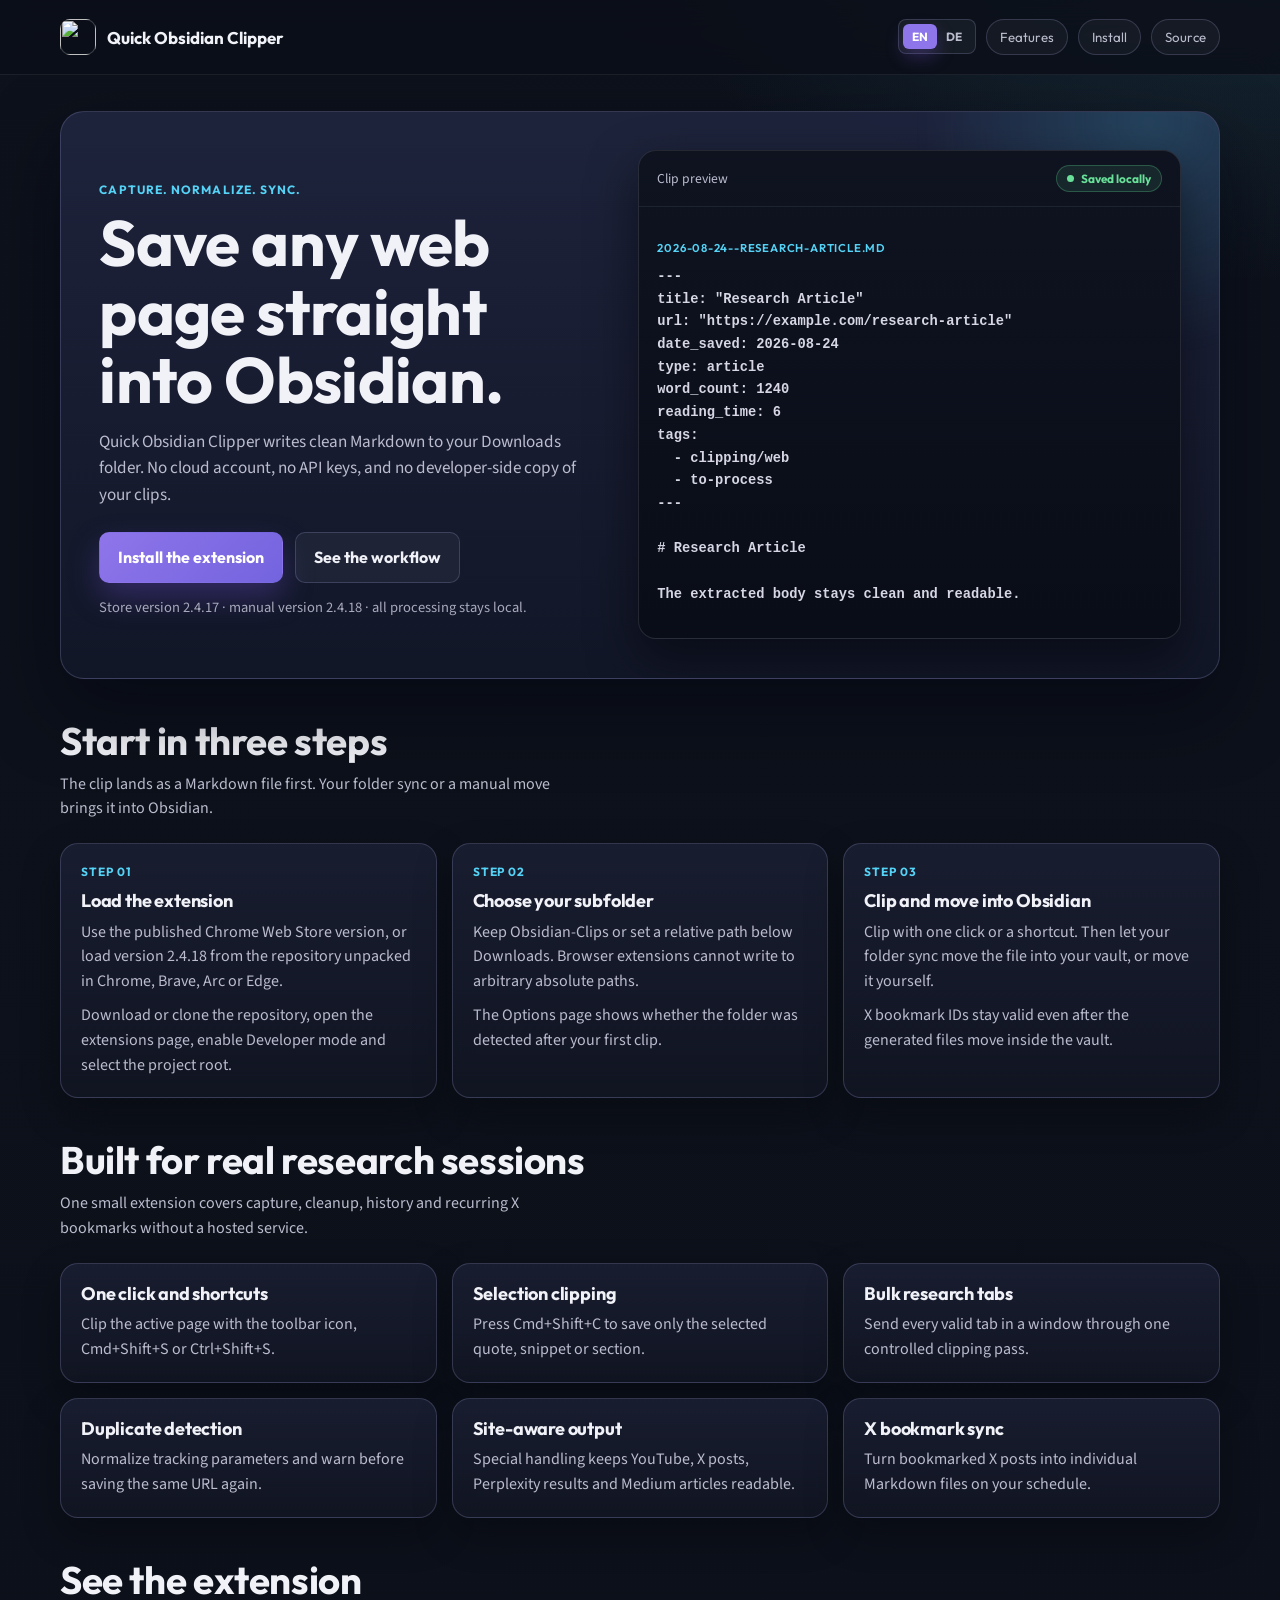
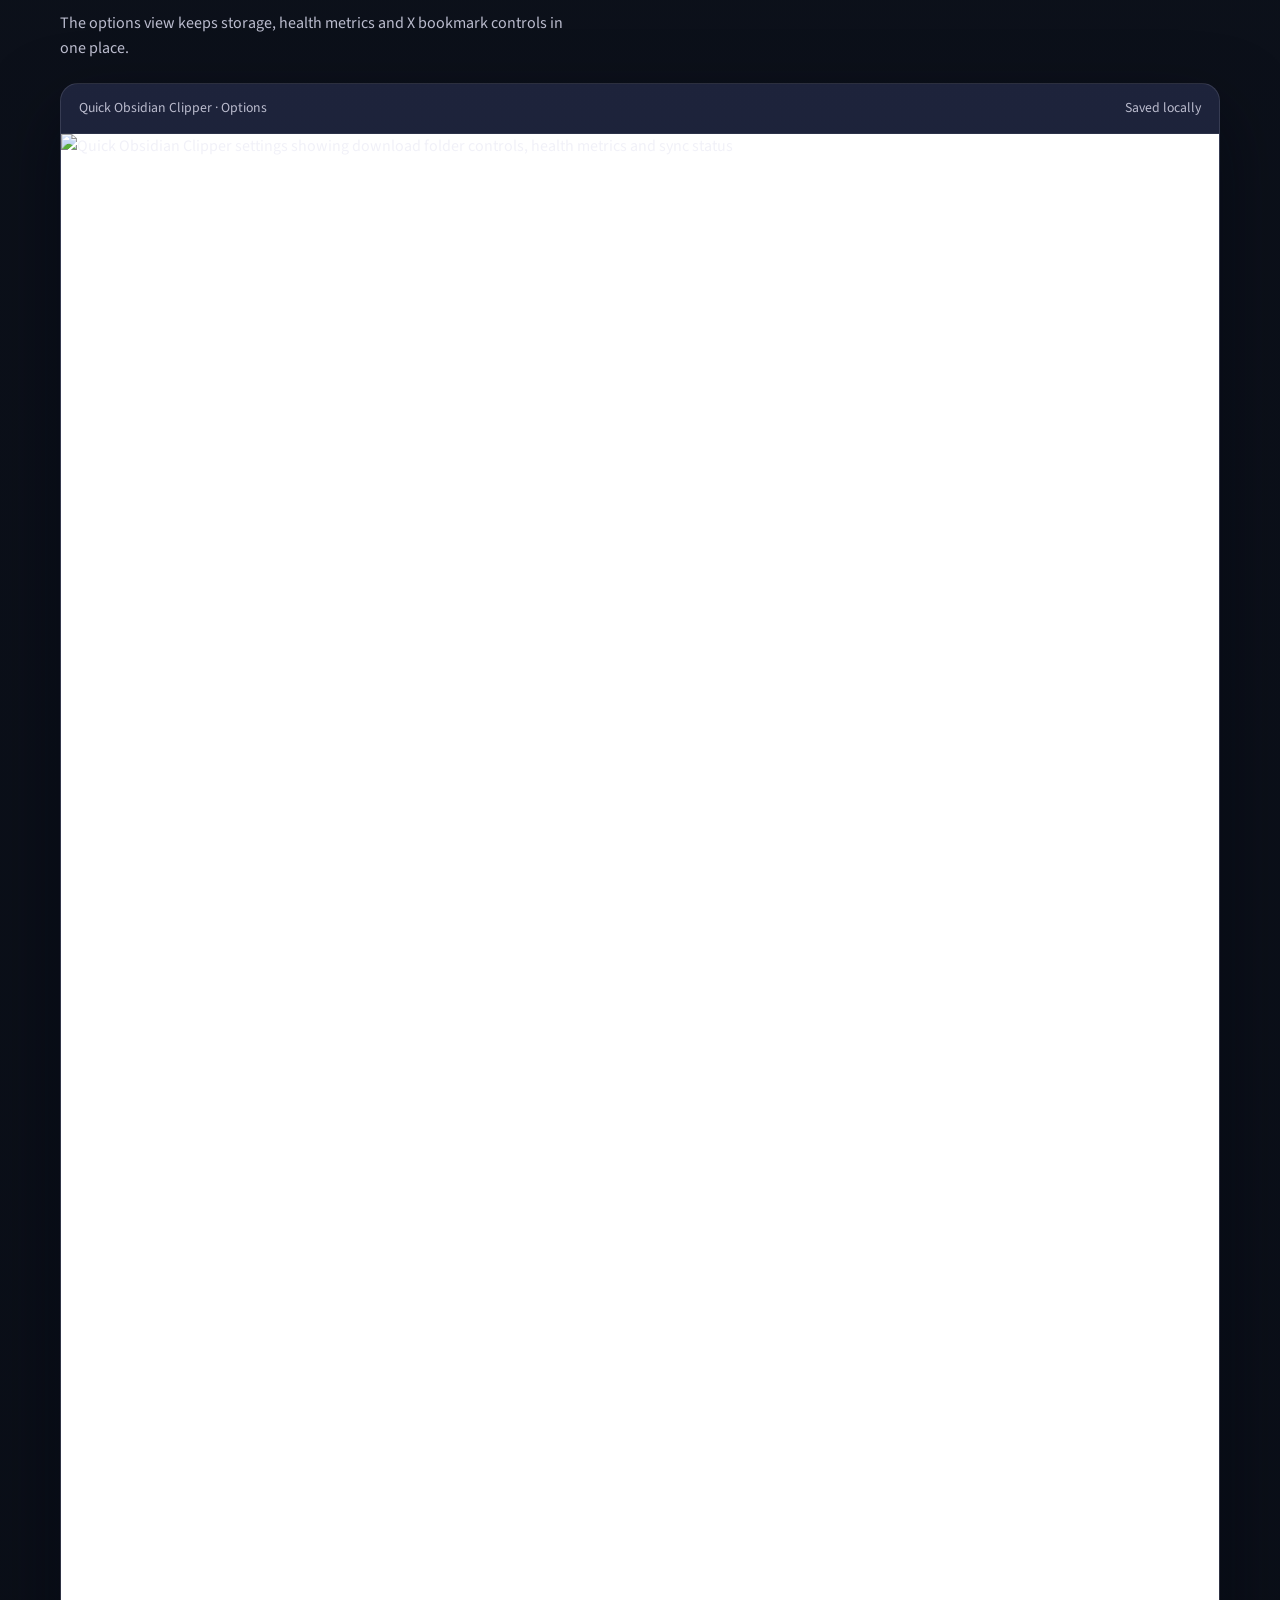
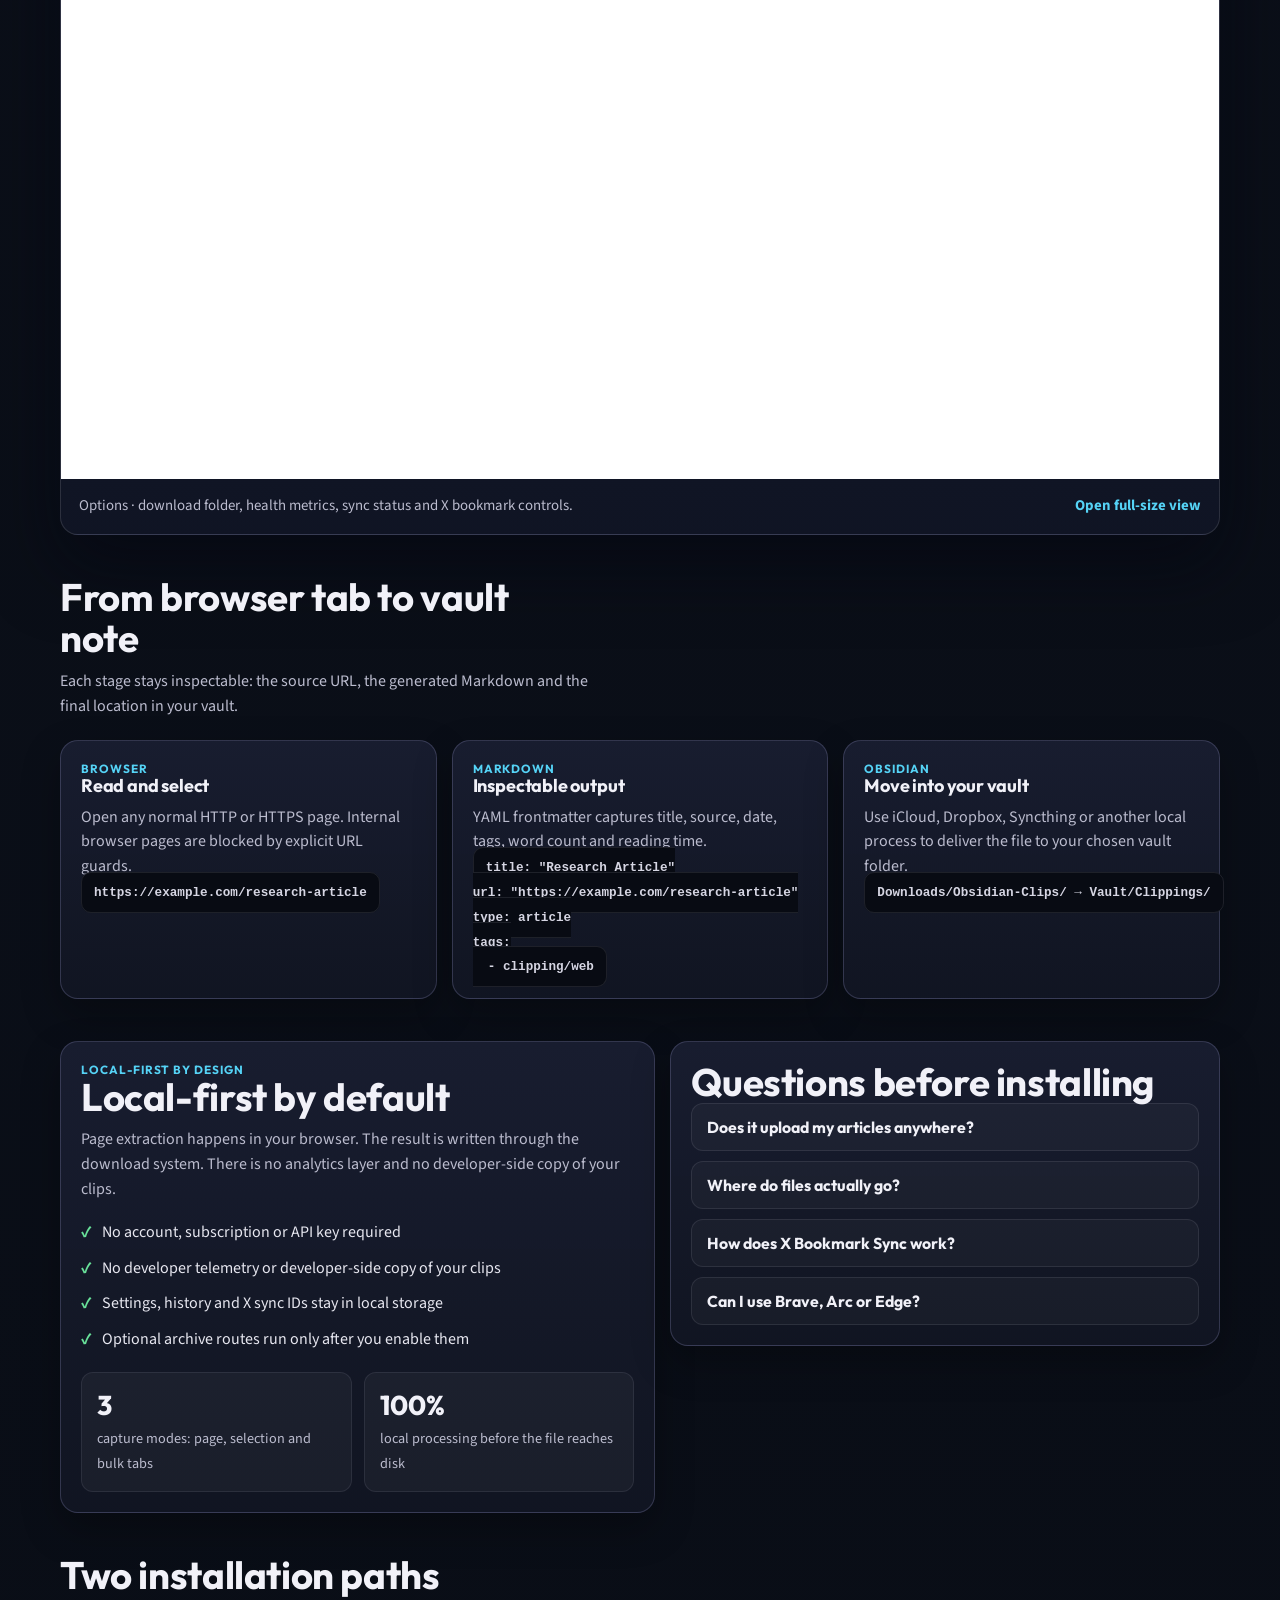
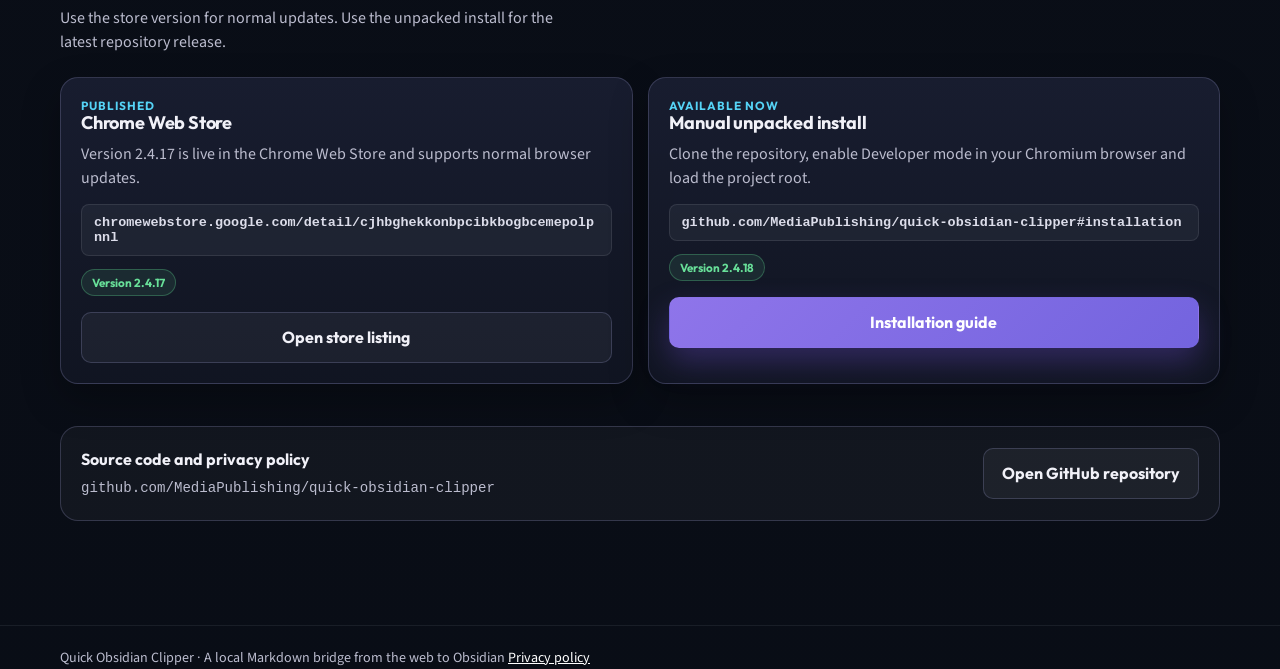
==== commit 780ea2d5: "fix: release quick obsidian clipper 2.4.18 with X frame retry" ====
--- a/landing/index.html
+++ b/landing/index.html
@@ -662,12 +662,12 @@
         <article>
           <p class="eyebrow" data-i18n="hero.eyebrow">Capture. Normalize. Sync.</p>
           <h1 id="hero-title" data-i18n="hero.title">Save any web page straight into Obsidian.</h1>
-          <p class="sub" data-i18n="hero.sub">Quick Obsidian Clipper writes clean Markdown to your Downloads folder. No cloud account, no API keys, no content leaving your browser.</p>
+          <p class="sub" data-i18n="hero.sub">Quick Obsidian Clipper writes clean Markdown to your Downloads folder. No cloud account, no API keys, and no developer-side copy of your clips.</p>
           <div class="cta">
             <a class="btn btn-primary" href="https://github.com/MediaPublishing/quick-obsidian-clipper#installation" data-i18n="hero.ctaPrimary">Install the extension</a>
             <a class="btn btn-secondary" href="#workflow" data-i18n="hero.ctaSecondary">See the workflow</a>
           </div>
-          <p class="microcopy" data-i18n="hero.microcopy">Manual install 2.4.17 · Chrome Web Store 2.4.16 · all processing stays local.</p>
+          <p class="microcopy" data-i18n="hero.microcopy">Store version 2.4.17 · manual version 2.4.18 · all processing stays local.</p>
         </article>
 
         <aside class="hero-surface" aria-label="Markdown output preview">
@@ -704,7 +704,7 @@
         <article class="step">
           <div class="num" data-i18n="steps.one.num">Step 01</div>
           <h3 data-i18n="steps.one.title">Load the extension</h3>
-          <p data-i18n="steps.one.body">Use the published Chrome Web Store version, or load version 2.4.17 from the repository unpacked in Chrome, Brave, Arc or Edge.</p>
+          <p data-i18n="steps.one.body">Use the published Chrome Web Store version, or load version 2.4.18 from the repository unpacked in Chrome, Brave, Arc or Edge.</p>
           <p data-i18n="steps.one.detail">Download or clone the repository, open the extensions page, enable Developer mode and select the project root.</p>
         </article>
         <article class="step">
@@ -770,7 +770,7 @@
           src="/assets/options-dashboard.png"
           alt="Quick Obsidian Clipper settings showing download folder controls, health metrics and sync status"
           width="1425"
-          height="2438"
+          height="2393"
           loading="lazy"
           decoding="async"
         >
@@ -854,9 +854,9 @@
         <article class="install-card">
           <div class="kicker" data-static="installCards.0.kicker">Published</div>
           <h3 data-static="installCards.0.title">Chrome Web Store</h3>
-          <p data-static="installCards.0.body">The published store release supports normal browser updates. Version 2.4.17 is currently available through the manual install below.</p>
+          <p data-static="installCards.0.body">Version 2.4.17 is live in the Chrome Web Store and supports normal browser updates.</p>
           <span class="download-url">chromewebstore.google.com/detail/cjhbghekkonbpcibkbogbcemepolpnnl</span>
-          <span class="status-note" data-static="installCards.0.status">Version 2.4.16</span>
+          <span class="status-note ok" data-static="installCards.0.status">Version 2.4.17</span>
           <a class="btn btn-secondary" href="https://chromewebstore.google.com/detail/cjhbghekkonbpcibkbogbcemepolpnnl" target="_blank" rel="noopener noreferrer" data-static="installCards.0.cta">Open store listing</a>
         </article>
         <article class="install-card">
@@ -864,7 +864,7 @@
           <h3 data-static="installCards.1.title">Manual unpacked install</h3>
           <p data-static="installCards.1.body">Clone the repository, enable Developer mode in your Chromium browser and load the project root.</p>
           <span class="download-url">github.com/MediaPublishing/quick-obsidian-clipper#installation</span>
-          <span class="status-note ok" data-static="installCards.1.status">Version 2.4.17</span>
+          <span class="status-note ok" data-static="installCards.1.status">Version 2.4.18</span>
           <a class="btn btn-primary" href="https://github.com/MediaPublishing/quick-obsidian-clipper#installation" target="_blank" rel="noopener noreferrer" data-static="installCards.1.cta">Installation guide</a>
         </article>
       </div>
